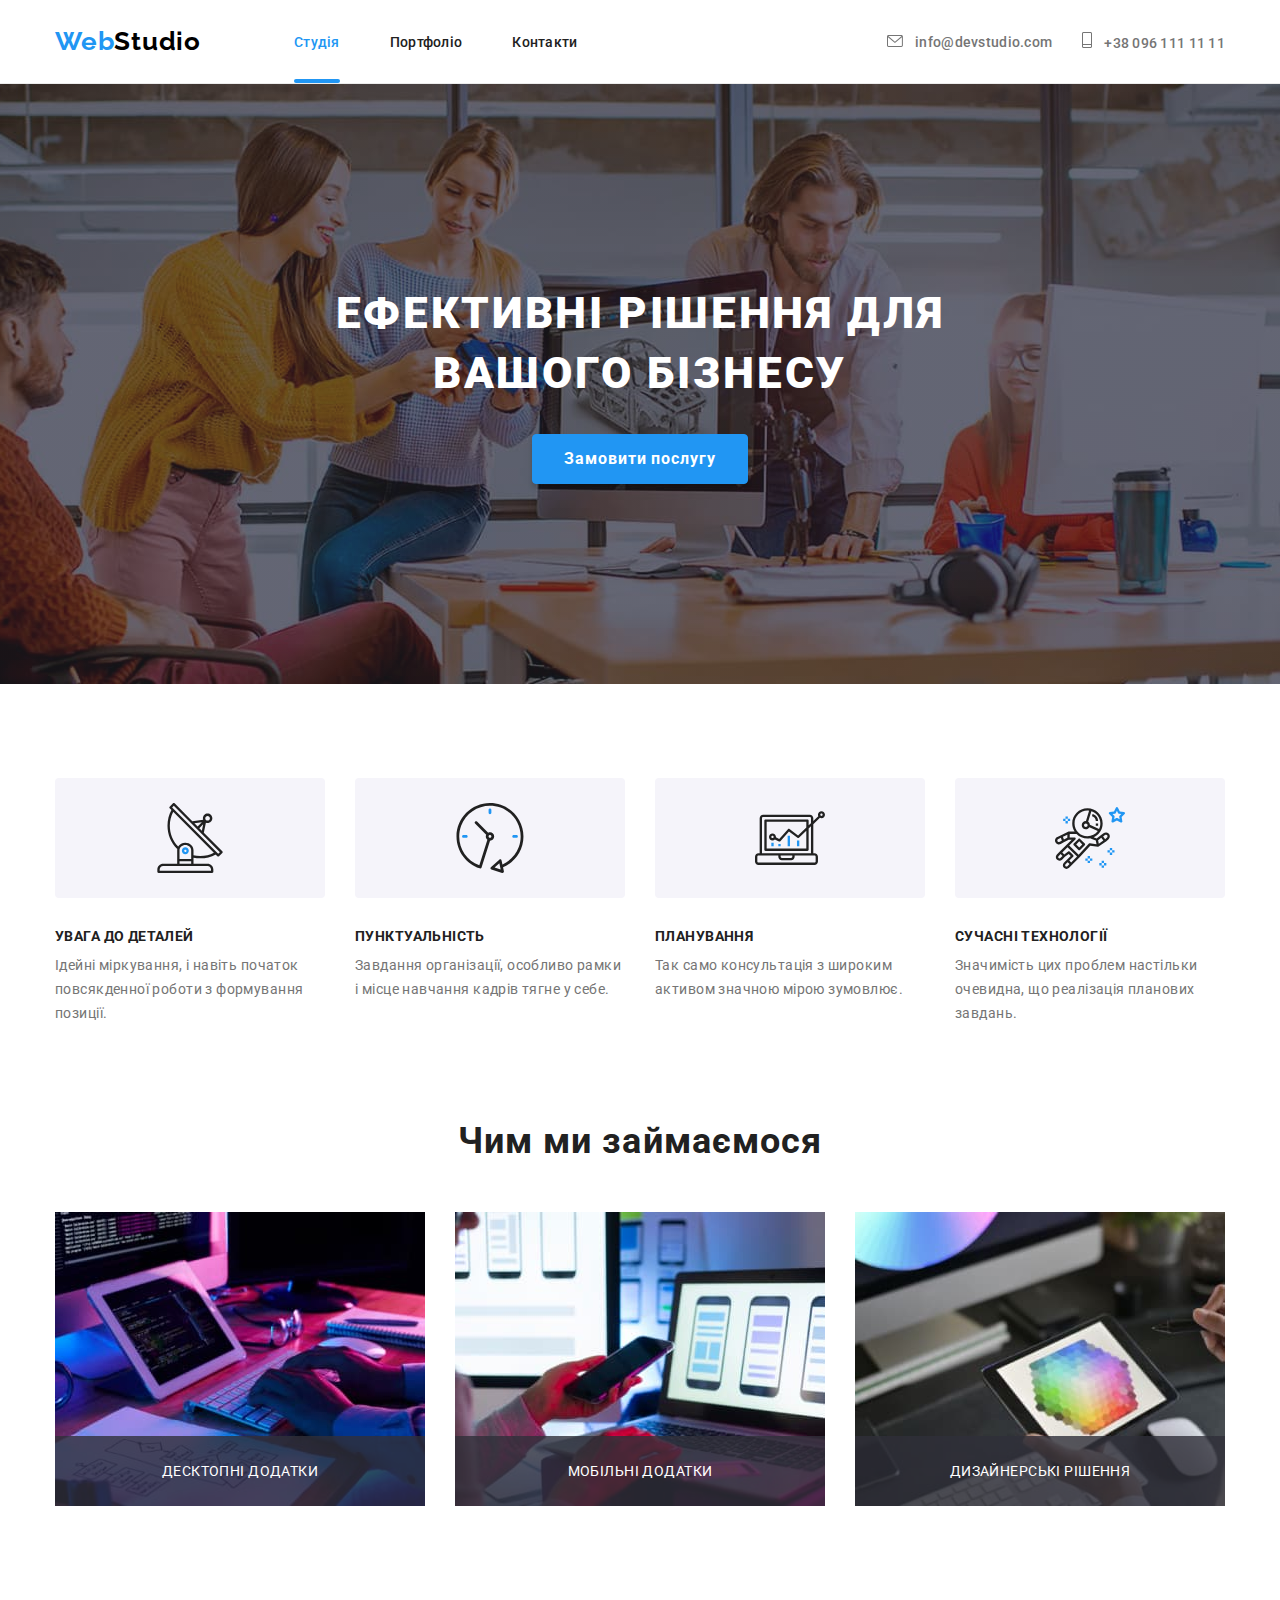
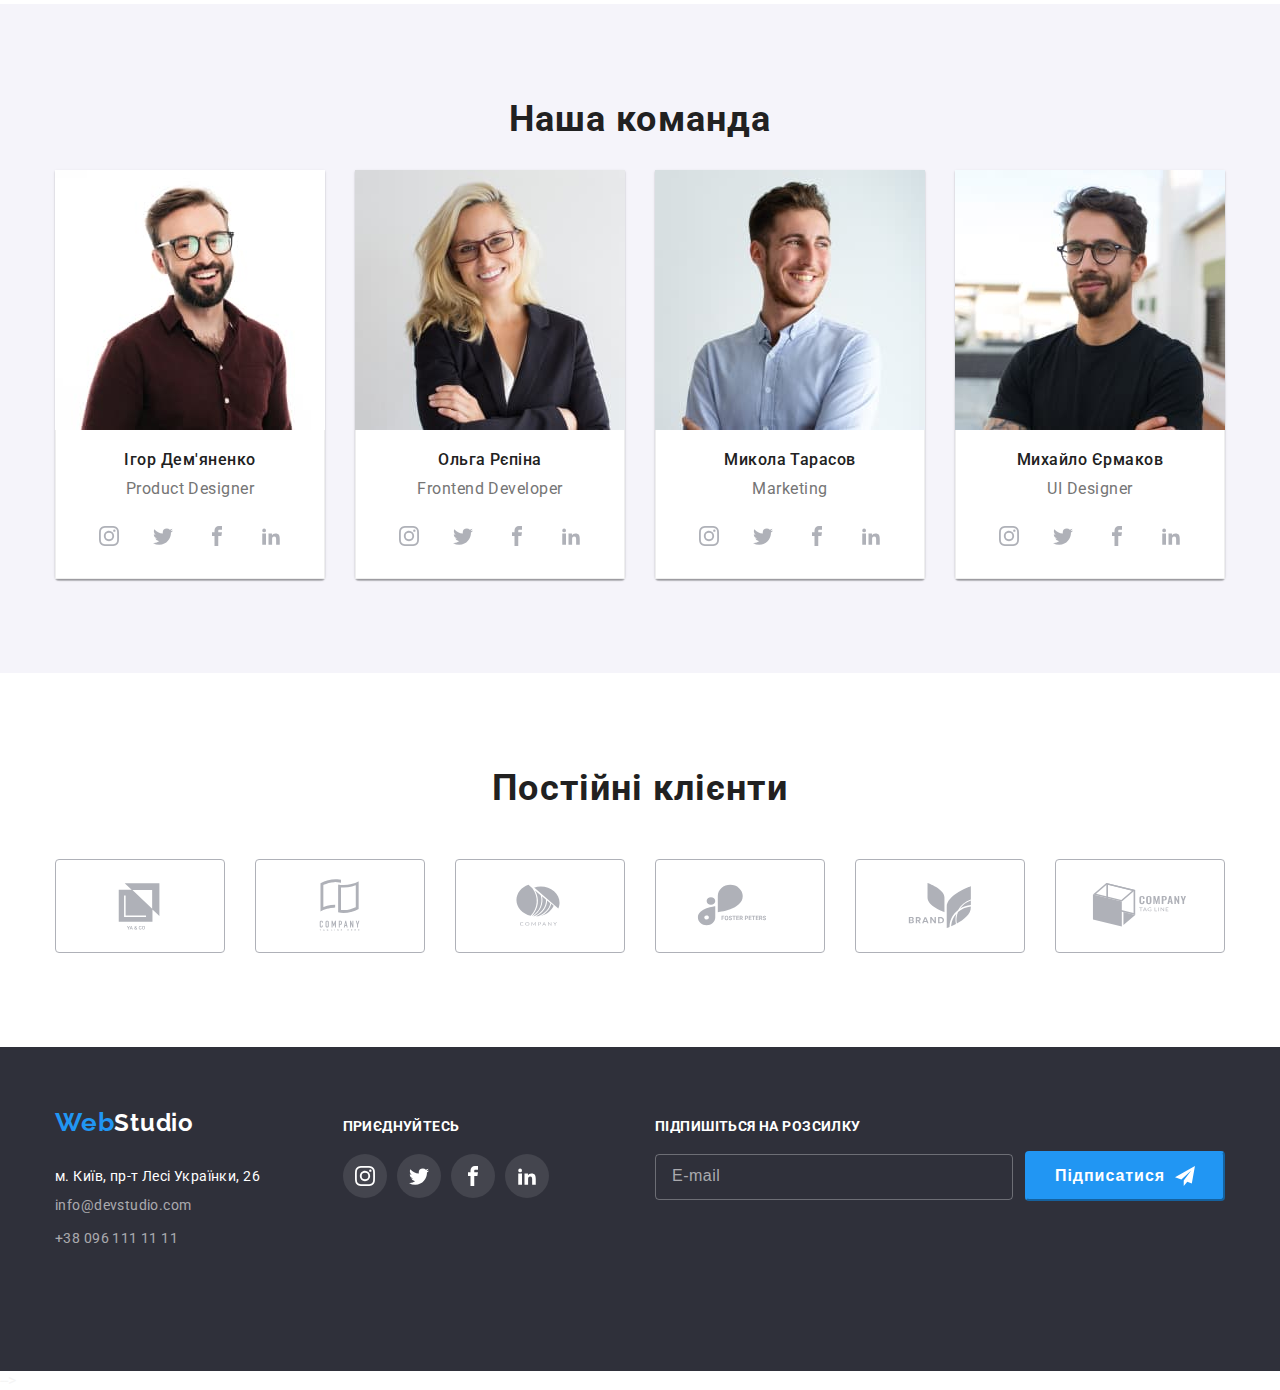
==== index.html @ f3802506 "start" ====
<!DOCTYPE html>
<html lang="uk">

<head>
  <meta charset="UTF-8" />
  <meta http-equiv="X-UA-Compatible" content="IE=edge" />
  <meta name="viewport" content="width=device-width, initial-scale=1.0" />
  <title>Document</title>
  <link rel="preconnect" href="https://fonts.googleapis.com" />
  <link rel="preconnect" href="https://fonts.gstatic.com" crossorigin />
  <link href="https://fonts.googleapis.com/css2?family=Raleway:wght@700&family=Roboto:wght@400;500;700;900&display=swap"
    rel="stylesheet" />
  <link rel="stylesheet" href="https://cdnjs.cloudflare.com/ajax/libs/modern-normalize/1.1.0/modern-normalize.min.css"
    integrity="sha512-wpPYUAdjBVSE4KJnH1VR1HeZfpl1ub8YT/NKx4PuQ5NmX2tKuGu6U/JRp5y+Y8XG2tV+wKQpNHVUX03MfMFn9Q=="
    crossorigin="anonymous" referrerpolicy="no-referrer" />
  <link rel="stylesheet" href="./css/main.min.css" />

</head>

<body>
  <header class="header">
    <div class="container header__container">
      <a class="logo header__logo" href="">Web<span class="header__logo_color">Studio</span></a>
      <nav class="navigation header__navigation">
        <ul class="menu">
          <li class="menu__accent"><a class="menu__link_accent" href="">Студія</a></li>
          <li class="menu__item">
            <a class="menu__link" href="./portfolio.html">Портфоліо</a>
          </li>
          <li class="menu__item"><a class="menu__link" href="">Контакти</a></li>
        </ul>
      </nav>
      <ul class="contact">
        <li class="contact__list">
          <svg class="contact__icons" width="16" height="12">
            <use href="./images/icons.svg#icon-envelope-hover"></use>
          </svg>
          <a class="contact__link" href="mailto:info@devstudio.com">info@devstudio.com
          </a>
        </li>
        <li class="contact__list">
          <svg class="contact__icons" width="10" height="16">
            <use href="./images/icons.svg#icon-Vector"></use>
          </svg>
          <a class="contact__link" href="tel:+380961111111">+38 096 111 11 11
          </a>
        </li>
      </ul>

      <button type="button" class="menu-open" data-menu-open>
  <svg class="menu-open__icon" width="40" height="40">
  <use href="./images/icons.svg#icon-menu_open"></use>
</svg></button>
    </div>
    
    
    <div class="mob-menu is-hidden" data-menu>
      <div class="container">
        <div class="mob-menu-top">
          <button type="button" class="menu-close" data-menu-close>
            <svg class="menu-close__icon" width="18" height="18">
              <use href="./images/icons.svg#icon-close_modal"></use>
            </svg></button>
            
            <ul class="menu-list">
              <li class="menu-list__item"><a class="menu-list__link" href="">Студія</a></li>
              <li class="menu-list__item">
                <a class="menu-list__link" href="./portfolio.html">Портфоліо</a>
              </li>
              <li class="menu-list__item"><a class="menu-list__link" href="">Контакти</a></li>
            </ul>
        </div>
         
  <div class="mob-menu-bottom">
  <ul class="mob-contact__list">
    <li class="mob-contact__item">
      <a class="mob-contact__tel" href="tel:+380961111111">+38 096 111 11 11
      </a>
    </li>
    <li class="mob-contact__item">
      <a class="mob-contact__mail" href="mailto:info@devstudio.com">info@devstudio.com
      </a>
    </li>
  </ul>

  <ul class="mob-soc">
    <li class="mob-soc__item">
      <a class="mob-soc__link" href="#">Instagram</a>
    </li>
    <li class="mob-soc__item">
      <a class="mob-soc__link" href="#">Twitter</a>
    </li>
    <li class="mob-soc__item">
      <a class="mob-soc__link" href="#">Facebook</a>
    </li>
    <li class="mob-soc__item"></a>
      <a class="mob-soc__link" href="#">Linkedln</a>
    </li>
  </ul>   
</div>
</div>         
      </div>  
  </header>

  <main>
    <!-- перша секцiя -->
    <section class="hero">
      <div class="container hero__container">
        <h1 class="hero__uptitle">
          Ефективні рішення для <br />
          вашого бізнесу
        </h1>
        <button class="hero__btn" type="button" data-modal-open>Замовити послугу</button>
      </div>
    </section> 

    <!-- друга секцiя -->
    <section class="advantage">
      <div class="container advantage__container">
        <h2 class="visually-hidden">Нашi переваги</h2>
        <ul class="advantage__list">
          <li class="advantage__item">
            <a class="advantage__link" href="#">
              <svg class="advantage__icon" width="70" height="70">
                <use href="./images/icons.svg#icon-Vector2"></use>
              </svg>
            </a>
            <h3 class="advantage__title">УВАГА ДО ДЕТАЛЕЙ</h3>
            <p class="advantage__text">
              Ідейні міркування, і навіть початок повсякденної роботи з
              формування позиції.
            </p>
          </li>
          <li class="advantage__item">
            <a class="advantage__link" href="#">
              <svg class="advantage__icon" width="70" height="70">
                <use href="./images/icons.svg#icon-clock"></use>
              </svg>
            </a>
            <h3 class="advantage__title">ПУНКТУАЛЬНІСТЬ</h3>
            <p class="advantage__text">
              Завдання організації, особливо рамки і місце навчання кадрів
              тягне у себе.
            </p>
          </li>
          <li class="advantage__item">
            <a class="advantage__link" href="#">
              <svg class="advantage__icon" width="70" height="70">
                <use href="./images/icons.svg#icon-diagram"></use>
              </svg>
            </a>
            <h3 class="advantage__title">ПЛАНУВАННЯ</h3>
            <p class="advantage__text">
              Так само консультація з широким активом значною мірою зумовлює.
            </p>
          </li>
          <li class="advantage__item">
            <a class="advantage__link" href="#">
              <svg class="advantage__icon" width="70" height="70">
                <use href="./images/icons.svg#icon-astronaut"></use>
              </svg>
            </a>
            <h3 class="advantage__title">СУЧАСНІ ТЕХНОЛОГІЇ</h3>
            <p class="advantage__text">
              Значимість цих проблем настільки очевидна, що реалізація
              планових завдань.
            </p>
          </li>
        </ul>
      </div>
    </section>

    <!-- третя секцiя -->
    <section class="work">
      <div class="container work__container">
        <h2 class="work__uptitle">Чим ми займаємося</h2>
        <ul class="work-list">
          <li class="work-list__item">
            
            <picture>
              <source
                srcset="./images/computer.jpeg 1x, ./images/computer-2x.jpeg 2x"
                media="(min-width: 1200px)"
                />
              </picture>

            <div class="work-list__wrap">
              <img class="work-list__img" width="370" height="294" src="./images/computer.jpg" alt="комп`ютер" />
              <p class="work-list__text">ДЕСКТОПНІ ДОДАТКИ</p>
            </div>
          </li>
          <li class="work-list__item">
            
            <picture>
              <source
                srcset="./images/phone.jpeg 1x, ./images/phone-2x.jpeg 2x"
                media="(min-width: 1200px)"
                />
              </picture> 
            
            <div class="work-list__wrap">
              <img class="work-list__img" width="370" height="294" src="./images/phone.jpg" alt="телефон" />
              <p class="work-list__text">МОБІЛЬНІ ДОДАТКИ</p>
            </div>
          </li>
          <li class="work-list__item">
            
            <picture>
              <source
                srcset="./images/tablet.jpeg 1x, ./images/tablet-2x.jpeg 2x"
                media="(min-width: 1200px)"
                />
              </picture>
            
            <div class="work-list__wrap">
              <img class="work-list__img" width="370" height="294" src="./images/tablet.jpg" alt="планшет" />
              <p class="work-list__text">ДИЗАЙНЕРСЬКІ РІШЕННЯ</p>
            </div>
          </li>
        </ul>
      </div>
    </section>

    <!-- четверта секцiя -->
    <section class="team">
      <div class="container team__container">
        <h2 class="team__uptitle">Наша команда</h2>
        
        <ul class="card-list">
          <li class="card-list__item">
            <picture>
            <source
              srcset="./images/photo/igor-desk.jpeg 1x, ./images/photo/igor-desk-2x.jpeg 2x"
              media="(min-width: 1200px)"
              />
              <source
              srcset="./images/photo/igor-tab.jpeg 1x, ./images/photo/igor-tab-2x.jpeg 2x"
              media="(min-width: 768px)"
              /> 
              <source
              srcset="./images/photo/igor-mob.jpeg 1x, ./images/photo/igor-mob-2x.jpeg 2x"
              media="(max-width: 767px)"
              />
              <img
              class="card-list__img" 
              width="450" 
              src="./images/photo/igor-mob.jpeg" 
              alt="Iгор" />
            </picture>
            
            <div class="card-list__wrapper">
              <h3 class="card-list__title">Ігор Дем'яненко</h3>
              <p class="card-list__text">Product Designer</p>

              <ul class="soc">
                <li class="soc__item">
                  <a class="soc__link" href="#">
                    <svg class="soc__icon" width="20" height="20">
                      <use href="./images/icons.svg#icon-instagram"></use>
                    </svg>
                  </a>
                </li>
                <li class="soc__item">
                  <a class="soc__link" href="#">
                    <svg class="soc__icon" width="20" height="20">
                      <use href="./images/icons.svg#icon-twitter"></use>
                    </svg>
                  </a>
                </li>
                <li class="soc__item">
                  <a class="soc__link" href="#">
                    <svg class="soc__icon" width="20" height="20">
                      <use href="./images/icons.svg#icon-facebook"></use>
                    </svg>
                  </a>
                </li>
                <li class="soc__item">
                  <a class="soc__link" href="#">
                    <svg class="soc__icon" width="20" height="20">
                      <use href="./images/icons.svg#icon-linkedin2"></use>
                    </svg>
                  </a>
                </li>
              </ul>
            </div>
          </li>

          <li class="card-list__item">
            <picture>
              <source
                srcset="./images/photo/olga-desk.jpeg 1x, ./images/photo/olga-desk-2x.jpeg 2x"
                media="(min-width: 1200px)"
                />
                <source
                srcset="./images/photo/olga-tab.jpeg 1x, ./images/photo/olga-tab-2x.jpeg 2x"
                media="(min-width: 768px)"
                /> 
                <source
                srcset="./images/photo/olga-mob.jpeg 1x, ./images/photo/olga-mob-2x.jpeg 2x"
                media="(max-width: 767px)"
                />
                <img
                class="card-list__img" 
                width="450" 
                src="./images/photo/olga-mob.jpeg" 
                alt="Oльга" />
              </picture>
            
            <div class="card-list__wrapper">
              <h3 class="card-list__title">Ольга Рєпіна</h3>
              <p class="card-list__text">Frontend Developer</p>

              <ul class="soc">
                <li class="soc__item">
                  <a class="soc__link" href="#">
                    <svg class="soc__icon" width="20" height="20">
                      <use href="./images/icons.svg#icon-instagram"></use>
                    </svg>
                  </a>
                </li>
                <li class="soc__item">
                  <a class="soc__link" href="#">
                    <svg class="soc__icon" width="20" height="20">
                      <use href="./images/icons.svg#icon-twitter"></use>
                    </svg>
                  </a>
                </li>
                <li class="soc__item">
                  <a class="soc__link" href="#">
                    <svg class="soc__icon" width="20" height="20">
                      <use href="./images/icons.svg#icon-facebook"></use>
                    </svg>
                  </a>
                </li>
                <li class="soc__item">
                  <a class="soc__link" href="#">
                    <svg class="soc__icon" width="20" height="20">
                      <use href="./images/icons.svg#icon-linkedin2"></use>
                    </svg>
                  </a>
                </li>
              </ul>
            </div>
          </li>

          <li class="card-list__item">
            <picture>
              <source
                srcset="./images/photo/nickolai-desk.jpeg 1x, ./images/photo/nickolai-desk-2x.jpeg 2x"
                media="(min-width: 1200px)"
                />
                <source
                srcset="./images/photo/nickolai-tab.jpeg 1x, ./images/photo/nickolai-tab-2x.jpeg 2x"
                media="(min-width: 768px)"
                /> 
                <source
                srcset="./images/photo/nickolai-mob.jpeg 1x, ./images/photo/nickolai-mob-2x.jpeg 2x"
                media="(max-width: 767px)"
                />
                <img
                class="card-list__img" 
                width="450" 
                src="./images/photo/nickolai-mob.jpeg" 
                alt="Нiколай" />
              </picture>
            
            <div class="card-list__wrapper">
              <h3 class="card-list__title">Микола Тарасов</h3>
              <p class="card-list__text">Marketing</p>

              <ul class="soc">
                <li class="soc__item">
                  <a class="soc__link" href="#">
                    <svg class="soc__icon" width="20" height="20">
                      <use href="./images/icons.svg#icon-instagram"></use>
                    </svg>
                  </a>
                </li>
                <li class="soc__item">
                  <a class="soc__link" href="#">
                    <svg class="soc__icon" width="20" height="20">
                      <use href="./images/icons.svg#icon-twitter"></use>
                    </svg>
                  </a>
                </li>
                <li class="soc__item">
                  <a class="soc__link" href="#">
                    <svg class="soc__icon" width="20" height="20">
                      <use href="./images/icons.svg#icon-facebook"></use>
                    </svg>
                  </a>
                </li>
                <li class="soc__item">
                  <a class="soc__link" href="#">
                    <svg class="soc__icon" width="20" height="20">
                      <use href="./images/icons.svg#icon-linkedin2"></use>
                    </svg>
                  </a>
                </li>
              </ul> 
            </div>
          </li>

          <li class="card-list__item">
            <picture>
              <source
                srcset="./images/photo/mikhail-desk.jpeg 1x, ./images/photo/mikhail-desk-2x.jpeg 2x"
                media="(min-width: 1200px)"
                />
                <source
                srcset="./images/photo/mikhail-tab.jpeg 1x, ./images/photo/mikhail-tab-2x.jpeg 2x"
                media="(min-width: 768px)"
                /> 
                <source
                srcset="./images/photo/mikhail-mob.jpeg 1x, ./images/photo/mikhail-mob-2x.jpeg 2x"
                media="(max-width: 767px)"
                />
                <img
                class="card-list__img" 
                width="450" 
                src="./images/photo/mikhail-mob.jpeg" 
                alt="Михайло" />
              </picture>
            <div class="card-list__wrapper">
              <h3 class="card-list__title">Михайло Єрмаков</h3>
              <p class="card-list__text">UI Designer</p>

              <ul class="soc">
                <li class="soc__item">
                  <a class="soc__link" href="#">
                    <svg class="soc__icon" width="20" height="20">
                      <use href="./images/icons.svg#icon-instagram"></use>
                    </svg>
                  </a>
                </li>
                <li class="soc__item">
                  <a class="soc__link" href="#">
                    <svg class="soc__icon" width="20" height="20">
                      <use href="./images/icons.svg#icon-twitter"></use>
                    </svg>
                  </a>
                </li>
                <li class="soc__item">
                  <a class="soc__link" href="#">
                    <svg class="soc__icon" width="20" height="20">
                      <use href="./images/icons.svg#icon-facebook"></use>
                    </svg>
                  </a>
                </li>
                <li class="soc__item">
                  <a class="soc__link" href="#">
                    <svg class="soc__icon" width="20" height="20">
                      <use href="./images/icons.svg#icon-linkedin2"></use>
                    </svg>
                  </a>
                </li>
              </ul>
            </div>
          </li>
        </ul>
      </div>
    </section>

  <!-- п`ята секцiя -->
  <section class="klient">
    <div class="container klient__container">
      <h2 class="klient__uptitle">Постійні клієнти</h2>
      <ul class="klient__list">
        <li class="klient__item">
          <a class="klient__link" href="#">
            <svg class="klient__icon" width="106" height="60">
              <use href="./images/icons.svg#icon-Logo1"></use>
            </svg>
          </a>
        </li>
        <li class="klient__item">
          <a class="klient__link" href="#">
            <svg class="klient__icon" width="106" height="60">
              <use href="./images/icons.svg#icon-Logo2"></use>
            </svg>
          </a>
        </li>
        <li class="klient__item">
          <a class="klient__link" href="#">
            <svg class="klient__icon" width="106" height="60">
              <use href="./images/icons.svg#icon-Logo3"></use>
            </svg>
          </a>
        </li>
        <li class="klient__item">
          <a class="klient__link" href="#">
            <svg class="klient__icon" width="106" height="60">
              <use href="./images/icons.svg#icon-Logo4"></use>
            </svg>
          </a>
        </li>
        <li class="klient__item">
          <a class="klient__link" href="#">
            <svg class="klient__icon" width="106" height="60">
              <use href="./images/icons.svg#icon-Logo5"></use>
            </svg>
          </a>
        </li>
        <li class="klient__item">
          <a class="klient__link" href="#">
            <svg class="klient__icon" width="106" height="60">
              <use href="./images/icons.svg#icon-Logo6"></use>
            </svg>
          </a>
        </li>
      </ul>
    </div>
  </section>
</main>

  <footer class="footer">
    <div class="container footer__container">
      <div class="logo-and-address">
        <a class="footer-logo" href="">Web<span class="footer-logo-color">Studio</span></a>
        <address>
          <ul class="footer-list">
            <li class="footer-list-list">
              <a class="footer-address"
                href="https://www.google.de/maps/place/%D0%B1%D1%83%D0%BB.+%D0%9B%D0%B5%D1%81%D0%B8+%D0%A3%D0%BA%D1%80%D0%B0%D0%B8%D0%BD%D0%BA%D0%B8,+26,+%D0%9A%D0%B8%D0%B5%D0%B2,+%D0%A3%D0%BA%D1%80%D0%B0%D0%B8%D0%BD%D0%B0,+02000/@50.4265841,30.5361971,17z/data=!3m1!4b1!4m5!3m4!1s0x40d4cf0e033ecbe9:0x57a4dffefec77da0!8m2!3d50.4265807!4d30.5383858?hl=ru">м.
                Київ, пр-т Лесі Українки, 26</a>
            </li>
            <li class="footer-list-list">
              <a class="footer-contact" href="mailto:info@devstudio.com">info@devstudio.com</a>
            </li>
            <li class="footer-list-tel">
              <a class="footer-contact" href="tel:+380961111111">+38 096 111 11 11</a>
            </li>
          </ul>
        </address>
      </div>

      <div class="footer-icons">
        <span class="footer-icons-title">ПРИЄДНУЙТЕСЬ</span>
        <ul class="footer-soc">
          <li class="footer-soc-list">
            <a class="footer-soc-list-link" href="#">
              <svg class="footer-soc-list-link-icon" width="20" height="20">
                <use href="./images/icons.svg#icon-instagram"></use>
              </svg>
            </a>
          </li>
          <li class="footer-soc-list">
            <a class="footer-soc-list-link" href="#">
              <svg class="footer-soc-list-link-icon" width="20" height="20">
                <use href="./images/icons.svg#icon-twitter"></use>
              </svg>
            </a>
          </li>
          <li class="footer-soc-list">
            <a class="footer-soc-list-link" href="#">
              <svg class="footer-soc-list-link-icon" width="20" height="20">
                <use href="./images/icons.svg#icon-facebook"></use>
              </svg>
            </a>
          </li>
          <li class="footer-soc-list">
            <a class="footer-soc-list-link" href="#">
              <svg class="footer-soc-list-link-icon" width="20" height="20">
                <use href="./images/icons.svg#icon-linkedin2"></use>
              </svg>
            </a>
          </li>
        </ul>
      </div>

      <div class="footer-subscriptione">
        <p class="footer-subscriptione-title">ПІДПИШІТЬСЯ НА РОЗСИЛКУ</p>
        <form class="footer-subscriptione-wrapper">
          <input type="email" name="my-email" class="footer-input" placeholder="E-mail">
          <button type="submit" class="subscriptione-btm">Підписатися<svg class="subscriptione-icon" width="24"
              height="24">
              <use href="./images/icons.svg#icon-telegram"></use>
            </svg> </button>
        </form>
      </div>

    </div>
  </footer> 

  <div class="backdrop is-hidden" data-modal>
    <div class="modal">
      <button type="button" class="modal-close" data-modal-close>
        <svg class="modal-close-icon" width="18" height="18">
          <use href="./images/icons.svg#icon-close_modal"></use>
        </svg>
      </button>
      <p class="modal-title">Залиште свої дані, ми вам передзвонимо</p>

      <form class="modal-form">

        <div class="input-wrapper">
          <label for="user-name" class="label">Ім`я</label>
          <input type="text" name="user-name" class="modal-input">
          <svg class="modal-icon" width="18" height="18">
            <use href="./images/icons.svg#icon-person-black"></use>
          </svg>
        </div>

        <div class="input-wrapper">
          <label for="user-tel" class="label">Телефон</label>
          <input type="tel" name="user-tel" class="modal-input">
          <svg class="modal-icon" width="18" height="18">
            <use href="./images/icons.svg#icon-phone-black"></use>
          </svg>
        </div>

        <div class="input-wrapper">
          <label for="user-email" class="label">Пошта</label>
          <input type="email" name="user-email" class="modal-input">
          <svg class="modal-icon" width="18" height="18">
            <use href="./images/icons.svg#icon-email-black"></use>
          </svg>
        </div>

        <div class="input-wrapper">
          <label for="comment" class="label">Коментар</label>
          <textarea name="comment" id="comment" class="comment-text" placeholder="Ввeдіть текст"></textarea>
        </div>

        <div class="modal-field">
          <input type="checkbox" name="policy" class="modal-check is-hidden" id="policy">
          <label for="policy" class="check-text">
            <span>
              <svg class="check-icon" width="16" height="15">
                <use href="./images/icons.svg#icon-check"></use>
              </svg>
            </span>
            Погоджуюся з розсилкою та приймаю<a class="check-link" href="#"> Умови договору</a></label>
        </div>
        <button type="submit" class="send-btm">Відправити</button>
    </div>


    </form>
  </div> -->
  <script src="./js/modal.js"></script>
  <script src="./js/menu.js"></script>
</body>

</html>
---- css/main.min.css ----
:root{--color-change: #2196F3;--color-title: #212121;--color-text: #757575;--color-background: #F5F5F5;--color-background-footer: #2F303A;--color-white: #FFFFFF;--color-logo-second: #000000;--color-background-team: #F5F4FA;--color-border: #EEEEEE;--color-border-header: #ECECEC;--color-main: #2F303A66;--color-icons: #AFB1B8;--gradient: linear-gradient( rgba(47, 48, 58, 0.4), rgba(47, 48, 58, 0.4))}.visually-hidden{position:absolute;width:1px;height:1px;margin:-1px;border:0;padding:0;white-space:nowrap;-webkit-clip-path:inset(100%);clip-path:inset(100%);clip:rect(0 0 0 0);overflow:hidden}h1,h2,h3,h4,h5,h6,p{margin:0}ul{list-style:none;margin:0;padding:0}*{margin:0;padding:0;list-style:0;-webkit-box-sizing:border-box;box-sizing:border-box}*{-webkit-box-sizing:border-box;box-sizing:border-box}body{font-family:"Roboto",sans-serif;color:var(--color-background)}.ul{list-style:none}.button{cursor:pointer}.no-scroll{overflow:hidden}.container{width:100%;padding-left:15px;padding-right:15px;margin:0 auto}@media screen and (min-width: 480px){.container{max-width:480px}}@media screen and (min-width: 768px){.container{max-width:768px}}@media screen and (min-width: 1200px){.container{max-width:1200px}}.backdrop{position:fixed;top:0;width:100%;height:100%;background-color:rgba(0,0,0,.2);-webkit-transition:opacity 250ms cubic-bezier(0.4, 0, 0.2, 1),visibility 250ms cubic-bezier(0.4, 0, 0.2, 1);transition:opacity 250ms cubic-bezier(0.4, 0, 0.2, 1),visibility 250ms cubic-bezier(0.4, 0, 0.2, 1)}.modal{position:absolute;max-width:450px;width:100%;height:609px;max-height:90vh;overflow-y:scroll;background-color:var(--color-white);border-radius:4px;top:50%;left:50%;-webkit-transform:translate(-50%, -50%) scale(1);transform:translate(-50%, -50%) scale(1);-webkit-transition:-webkit-transform 250ms cubic-bezier(0.4, 0, 0.2, 1);transition:-webkit-transform 250ms cubic-bezier(0.4, 0, 0.2, 1);transition:transform 250ms cubic-bezier(0.4, 0, 0.2, 1);transition:transform 250ms cubic-bezier(0.4, 0, 0.2, 1), -webkit-transform 250ms cubic-bezier(0.4, 0, 0.2, 1);padding:40px}@media screen and (min-width: 768px){.modal{max-width:450px}}@media screen and (min-width: 1200px){.modal{max-width:528px}}@media screen and (max-width: 480px){.modal{max-width:450px}}.modal-form{display:-webkit-box;display:-ms-flexbox;display:flex;-webkit-box-orient:vertical;-webkit-box-direction:normal;-ms-flex-direction:column;flex-direction:column}.modal-form label{margin-bottom:4px}.backdrop.is-hidden .modal{-webkit-transform:translate(-50%, -50%) scale(0);transform:translate(-50%, -50%) scale(0)}.modal-close{position:absolute;top:8px;right:8px;width:30px;height:30px;border:1px solid rgba(0,0,0,.1);border-radius:50%;background-color:rgba(0,0,0,0);display:-webkit-box;display:-ms-flexbox;display:flex;-webkit-box-align:center;-ms-flex-align:center;align-items:center;-webkit-box-pack:center;-ms-flex-pack:center;justify-content:center;cursor:pointer;-webkit-transition:fill 250ms cubic-bezier(0.4, 0, 0.2, 1);transition:fill 250ms cubic-bezier(0.4, 0, 0.2, 1)}.modal-close:hover,.modal-close:focus{fill:var(--color-change)}.soc-list-link:hover .soc-list-link-icon,.soc-list-link:focus .soc-list-link-icon{fill:var(--color-white)}.is-hidden{opacity:0;visibility:hidden;pointer-events:none}.input-wrapper{position:relative;margin-bottom:10px}.modal-title{font-weight:700;font-size:20px;line-height:1.15;text-align:center;letter-spacing:.03em;color:var(--color-title);margin-bottom:12px}.modal-input{max-width:370px;width:100%;height:40px;border-radius:4px;border:1px solid rgba(33,33,33,.2);background-color:rgba(0,0,0,0);font-size:12px;line-height:1.1667;letter-spacing:.01em;color:var(--color-logo-second);padding-top:11px;padding-bottom:11px;padding-left:42px;margin-top:4px;cursor:pointer;outline:rgba(0,0,0,0);-webkit-transition:border-color 250ms cubic-bezier(0.4, 0, 0.2, 1),fill 250ms cubic-bezier(0.4, 0, 0.2, 1);transition:border-color 250ms cubic-bezier(0.4, 0, 0.2, 1),fill 250ms cubic-bezier(0.4, 0, 0.2, 1)}.modal-input:focus{border-color:var(--color-change)}@media screen and (min-width: 1200px){.modal-input{max-width:448px}}textarea{resize:none;padding:12px 16px;outline:rgba(0,0,0,0);margin-top:4px}.comment-text{font-size:12px;line-height:1.1667;letter-spacing:.01em;color:var(--color-logo-second);width:100%;height:120px;border:1px solid rgba(33,33,33,.2);border-radius:4px;background-color:rgba(0,0,0,0)}.comment-text:focus{border-color:var(--color-change)}.comment-text::-webkit-input-placeholder{font-weight:400;font-size:12px;line-height:1.1667;letter-spacing:.01em;color:rgba(117,117,117,.5)}.comment-text::-moz-placeholder{font-weight:400;font-size:12px;line-height:1.1667;letter-spacing:.01em;color:rgba(117,117,117,.5)}.comment-text:-ms-input-placeholder{font-weight:400;font-size:12px;line-height:1.1667;letter-spacing:.01em;color:rgba(117,117,117,.5)}.comment-text::-ms-input-placeholder{font-weight:400;font-size:12px;line-height:1.1667;letter-spacing:.01em;color:rgba(117,117,117,.5)}.comment-text::placeholder{font-weight:400;font-size:12px;line-height:1.1667;letter-spacing:.01em;color:rgba(117,117,117,.5)}.modal-icon{position:absolute;left:0;top:50%;-webkit-transform:translateY(-50%);transform:translateY(-50%);margin:11px 12px}.modal-input:focus+.modal-icon{fill:#2196f3}.label{font-weight:400;font-size:12px;line-height:1.1667;letter-spacing:.01em;color:var(--color-text)}.modal-field{margin-bottom:30px}.modal-check{position:absolute}.check-text{font-size:12px;line-height:1.1667;letter-spacing:.03em;color:var(--color-text);display:-webkit-box;display:-ms-flexbox;display:flex;-webkit-box-align:center;-ms-flex-align:center;align-items:center;margin-bottom:30px}@media screen and (min-width: 1200px){.check-text{font-size:14px;line-height:1.7143;margin-left:12px}}.check-text span{border:2px solid var(--color-title);border-radius:2px;margin-right:14px;display:-webkit-box;display:-ms-flexbox;display:flex;-webkit-box-align:center;-ms-flex-align:center;align-items:center;-webkit-box-pack:center;-ms-flex-pack:center;justify-content:center;fill:rgba(0,0,0,0)}.modal-check:checked+.check-text span{background-color:#2196f3;border:none;fill:var(--color-white)}.check-link{display:block;font-size:12px;line-height:1.1667;letter-spacing:.03em;color:var(--color-change);margin-left:4px}@media screen and (min-width: 1200px){.check-link{font-size:14px;line-height:1.7143}}.send-btm{display:-webkit-box;display:-ms-flexbox;display:flex;cursor:pointer;-webkit-box-align:center;-ms-flex-align:center;align-items:center;-webkit-box-pack:center;-ms-flex-pack:center;justify-content:center;width:200px;height:50px;font-weight:700;font-size:16px;line-height:1.875;color:var(--color-white);background-color:var(--color-change);border-radius:4px;border-color:var(--color-change);margin:0 auto;-webkit-transition:background-color 250ms cubic-bezier(0.4, 0, 0.2, 1),-webkit-box-shadow 250ms cubic-bezier(0.4, 0, 0.2, 1);transition:background-color 250ms cubic-bezier(0.4, 0, 0.2, 1),-webkit-box-shadow 250ms cubic-bezier(0.4, 0, 0.2, 1);transition:background-color 250ms cubic-bezier(0.4, 0, 0.2, 1),box-shadow 250ms cubic-bezier(0.4, 0, 0.2, 1);transition:background-color 250ms cubic-bezier(0.4, 0, 0.2, 1),box-shadow 250ms cubic-bezier(0.4, 0, 0.2, 1),-webkit-box-shadow 250ms cubic-bezier(0.4, 0, 0.2, 1)}.send-btm:hover,.send-btm:focus{background-color:#188ce8;-webkit-box-shadow:0px 4px 4px rgba(0,0,0,.15);box-shadow:0px 4px 4px rgba(0,0,0,.15)}.header{background-color:var(--color-white);border-bottom:1px solid var(--color-border-header)}.header__container{display:-webkit-box;display:-ms-flexbox;display:flex;-webkit-box-align:center;-ms-flex-align:center;align-items:center;-webkit-box-pack:justify;-ms-flex-pack:justify;justify-content:space-between}@media screen and (min-width: 768px){.header__container{-webkit-box-align:center;-ms-flex-align:center;align-items:center;-webkit-box-pack:justify;-ms-flex-pack:justify;justify-content:space-between;width:100%;margin:0 auto}}.header__logo{font-family:"Raleway",sans-serif;font-weight:700;font-size:26px;line-height:1.1923;letter-spacing:.03em;color:var(--color-change);padding-top:24px;padding-bottom:25px;text-decoration:none;cursor:text}.header__logo_color{font-family:"Raleway",sans-serif;font-weight:700;font-size:26px;line-height:1.1923;letter-spacing:.03em;color:var(--color-logo-second);cursor:text}@media screen and (min-width: 768px){.header__logo_color{margin-right:88px}}@media screen and (min-width: 1200px){.header__logo_color{margin-right:93px}}.menu{list-style:none;gap:50px;display:none}@media screen and (min-width: 768px){.menu{display:-webkit-box;display:-ms-flexbox;display:flex}}.menu__link{text-decoration:none;padding-top:32px;padding-bottom:32px;position:relative}.header__navigation{padding:32px 0}.menu__link{font-weight:500;font-size:14px;line-height:1.1428;letter-spacing:.02em;color:var(--color-title);padding:32px 0;-webkit-transition:color 250ms cubic-bezier(0.4, 0, 0.2, 1);transition:color 250ms cubic-bezier(0.4, 0, 0.2, 1)}.menu__link:active,.menu__link:hover,.menu__link:focus{color:var(--color-change)}.menu__accent{position:relative}.menu__link_accent{font-weight:500;font-size:14px;line-height:1.1428;letter-spacing:.02em;color:var(--color-change);text-decoration:none;margin-bottom:20px;padding:32px 0;position:relative}.menu__link_accent::after{content:"";position:absolute;width:100%;height:4px;background-color:var(--color-change);border-radius:2px;display:inline-block;bottom:-1px;left:0}.contact{display:none}@media screen and (min-width: 768px){.contact{display:-webkit-box;display:-ms-flexbox;display:flex;-webkit-box-orient:vertical;-webkit-box-direction:normal;-ms-flex-direction:column;flex-direction:column;margin-left:auto;gap:10px;margin-left:auto}}@media screen and (min-width: 1200px){.contact{display:-webkit-box;display:-ms-flexbox;display:flex;-webkit-box-align:center;-ms-flex-align:center;align-items:center;-webkit-box-pack:center;-ms-flex-pack:center;justify-content:center;-webkit-box-orient:horizontal;-webkit-box-direction:normal;-ms-flex-direction:row;flex-direction:row;gap:30px}}.contact__icons{fill:var(--color-text);margin-right:10px;-webkit-transition:fill 250ms cubic-bezier(0.4, 0, 0.2, 1);transition:fill 250ms cubic-bezier(0.4, 0, 0.2, 1)}.contact__list:hover .contact__icons,.contact__list:focus .contact__icons{fill:var(--color-change)}@media screen and (min-width: 768px){.contact__icons{margin-right:8px}}.contact__link{font-weight:500;font-size:14px;line-height:1.1428;letter-spacing:.02em;color:var(--color-text);text-decoration:none;-webkit-transition:color 250ms cubic-bezier(0.4, 0, 0.2, 1);transition:color 250ms cubic-bezier(0.4, 0, 0.2, 1)}.contact__link:hover,.contact__link:focus{color:var(--color-change)}@media screen and (min-width: 768px){.contact__link{font-size:12px;line-height:1.1667;letter-spacing:.02em}}@media screen and (min-width: 1200px){.contact__link{font-size:14px;line-height:1.1428}}.menu-open{position:absolute;right:15px;background-color:rgba(0,0,0,0);border:none;cursor:pointer}.menu-open:hover,.menu-open:focus{fill:var(--color-change)}@media screen and (min-width: 768px){.menu-open{display:none}}.menu-close{position:absolute;top:10px;right:15px;width:40px;height:40px;border:rgba(0,0,0,0);background-color:rgba(0,0,0,0);display:-webkit-box;display:-ms-flexbox;display:flex;-webkit-box-align:center;-ms-flex-align:center;align-items:center;-webkit-box-pack:center;-ms-flex-pack:center;justify-content:center;cursor:pointer;-webkit-transition:fill 250ms cubic-bezier(0.4, 0, 0.2, 1);transition:fill 250ms cubic-bezier(0.4, 0, 0.2, 1)}.menu-close:hover,.menu-close:focus{fill:var(--color-change)}.mob-menu{display:-webkit-box;display:-ms-flexbox;display:flex;-webkit-box-orient:vertical;-webkit-box-direction:normal;-ms-flex-direction:column;flex-direction:column;position:fixed;top:0;z-index:1;width:100vw;height:100vh;background-color:var(--color-white);padding:40px 40px 40px 40px}.mob-menu>.container{height:100%;display:-webkit-box;display:-ms-flexbox;display:flex;-webkit-box-orient:vertical;-webkit-box-direction:normal;-ms-flex-direction:column;flex-direction:column;-webkit-box-pack:justify;-ms-flex-pack:justify;justify-content:space-between;overflow:auto}@media screen and (min-width: 768px){.mob-menu{display:none}}.mob-menu-bottom{margin-top:auto}.menu-close{display:block;margin-left:auto;margin-bottom:0}.menu-list__item:not(:last-child){margin-bottom:32px}.menu-list__link{font-weight:500;font-size:40px;line-height:1.175;letter-spacing:.02em;color:var(--color-title);text-decoration:none}.menu-list__link:hover,.menu-list__link:focus{color:var(--color-change)}.mob-contact__item:not(:last-child){margin-bottom:32px}.mob-contact__list{margin-bottom:64px}.mob-contact__tel{font-weight:500;font-size:24px;line-height:1.1667;letter-spacing:.02em;color:var(--color-change);text-decoration:none}.mob-contact__mail{font-weight:500;font-size:22px;line-height:1.1667;letter-spacing:.02em;color:var(--color-text);margin-bottom:32px;text-decoration:none}.mob-soc{display:-webkit-box;display:-ms-flexbox;display:flex;-ms-flex-wrap:wrap;flex-wrap:wrap;list-style:none;gap:10px;-webkit-box-pack:justify;-ms-flex-pack:justify;justify-content:space-between}.mob-soc__link{font-weight:500;font-style:normal;font-size:18px;line-height:1.2222;letter-spacing:.02em;color:var(--color-change);text-decoration:none}.mob-soc__item:not(:last-child){padding-right:10px;border-right-width:1px;border-right-style:solid;border-right-color:rgba(33,33,33,.2)}.hero__container{display:-webkit-box;display:-ms-flexbox;display:flex;-webkit-box-orient:vertical;-webkit-box-direction:normal;-ms-flex-direction:column;flex-direction:column;padding:0}.hero{display:-webkit-box;display:-ms-flexbox;display:flex;height:auto;width:100%;background-image:var(--gradient),url(../images/hero-mob.jpeg);background-color:var(--color-background-footer);background-repeat:no-repeat;background-position:center;background-size:cover;padding:118px 60px;text-align:center}@media(min-device-pixel-ratio: 2),(-webkit-min-device-pixel-ratio: 2),(min-resolution: 192dpi),(min-resolution: 2dppx){.hero{background-image:var(--gradient),url(../images/hero-mob-2x.jpeg)}}@media screen and (min-width: 480px){.hero{max-width:100%;background-image:var(--gradient),url(../images/hero-tab.jpeg)}}@media screen and (min-width: 480px)and (min-device-pixel-ratio: 2),screen and (min-width: 480px)and (-webkit-min-device-pixel-ratio: 2),screen and (min-width: 480px)and (min-resolution: 192dpi),screen and (min-width: 480px)and (min-resolution: 2dppx){.hero{background-image:var(--gradient),url(../images/hero-tab-2x.jpeg)}}@media screen and (min-width: 768px){.hero{padding:118px 189px;background-image:var(--gradient),url(../images/hero-desk.jpeg)}}@media screen and (min-width: 768px)and (min-device-pixel-ratio: 2),screen and (min-width: 768px)and (-webkit-min-device-pixel-ratio: 2),screen and (min-width: 768px)and (min-resolution: 192dpi),screen and (min-width: 768px)and (min-resolution: 2dppx){.hero{background-image:var(--gradient),url(../images/hero-desk-2x.jpeg)}}@media screen and (min-width: 768px)and (min-width: 1200px){.hero{padding-top:200px;padding-bottom:200px}}.hero__uptitle{font-weight:900;font-size:26px;line-height:1.6154;text-align:center;letter-spacing:.06em;text-transform:uppercase;color:var(--color-white);margin-bottom:30px}@media screen and (min-width: 1200px){.hero__uptitle{font-size:44px;line-height:1.3636}}.hero__btn{font-family:inherit;cursor:pointer;width:216px;height:50px;background:var(--color-change);-webkit-box-shadow:0px 4px 4px rgba(0,0,0,.15);box-shadow:0px 4px 4px rgba(0,0,0,.15);border-radius:4px;border:1px solid var(--color-change);font-weight:700;font-size:16px;line-height:1.875;display:-webkit-box;display:-ms-flexbox;display:flex;-webkit-box-align:center;-ms-flex-align:center;align-items:center;-webkit-box-pack:center;-ms-flex-pack:center;justify-content:center;text-align:center;letter-spacing:.06em;color:var(--color-white);margin:0 auto;-webkit-transition:background-color 250ms cubic-bezier(0.4, 0, 0.2, 1),-webkit-box-shadow 250ms cubic-bezier(0.4, 0, 0.2, 1);transition:background-color 250ms cubic-bezier(0.4, 0, 0.2, 1),-webkit-box-shadow 250ms cubic-bezier(0.4, 0, 0.2, 1);transition:background-color 250ms cubic-bezier(0.4, 0, 0.2, 1),box-shadow 250ms cubic-bezier(0.4, 0, 0.2, 1);transition:background-color 250ms cubic-bezier(0.4, 0, 0.2, 1),box-shadow 250ms cubic-bezier(0.4, 0, 0.2, 1),-webkit-box-shadow 250ms cubic-bezier(0.4, 0, 0.2, 1)}.hero__btn:hover,.hero__btn:focus{background-color:#188ce8;-webkit-box-shadow:0px 4px 4px rgba(0,0,0,.15);box-shadow:0px 4px 4px rgba(0,0,0,.15)}.advantage{padding-top:60px;padding-bottom:60px}@media screen and (min-width: 1200px){.advantage{padding-top:94px;padding-bottom:94px}}.advantage__list{display:-webkit-box;display:-ms-flexbox;display:flex;-ms-flex-wrap:wrap;flex-wrap:wrap;gap:30px}.advantage__item{width:100%}@media screen and (min-width: 768px){.advantage__item{width:calc((100% - 30px)/2)}}@media screen and (min-width: 1200px){.advantage__item{width:calc((100% - 90px)/4)}}.advantage__link{display:-webkit-box;display:-ms-flexbox;display:flex;max-width:100%;height:120px;-webkit-box-align:center;-ms-flex-align:center;align-items:center;-webkit-box-pack:center;-ms-flex-pack:center;justify-content:center;background-color:var(--color-background-team);border-radius:4px;background-position:center;background-size:contain;background-repeat:no-repeat;margin-bottom:30px}.advantage__title{font-size:14px;line-height:1.1428;letter-spacing:.03em;text-transform:uppercase;color:var(--color-title);margin-bottom:10px;text-align:center}@media screen and (min-width: 768px){.advantage__title{text-align:left}}.advantage__text{font-size:14px;line-height:1.7142;letter-spacing:.03em;color:var(--color-text)}.work{padding-top:0px;padding-bottom:94px;display:none}@media screen and (min-width: 1200px){.work{display:block}}.work__uptitle{font-size:36px;line-height:1.1666;text-align:center;letter-spacing:.03em;color:var(--color-title);margin-bottom:50px}.work-list{display:-webkit-box;display:-ms-flexbox;display:flex;-ms-flex-wrap:wrap;flex-wrap:wrap;gap:30px}.work-list__wrap{position:relative}.work-list__img{max-width:100%;height:auto;width:100%}.work-list__text{position:absolute;display:-webkit-box;display:-ms-flexbox;display:flex;bottom:4px;width:100%;height:70px;font-size:14px;line-height:1.1428;-webkit-box-align:center;-ms-flex-align:center;align-items:center;-webkit-box-pack:center;-ms-flex-pack:center;justify-content:center;letter-spacing:.03em;text-transform:uppercase;color:var(--color-white);background-color:rgba(47,48,58,.8)}.team{padding-top:60px;padding-bottom:60px;background-color:var(--color-background-team)}@media screen and (min-width: 1200px){.team{padding-top:94px;padding-bottom:94px}}.team__uptitle{font-size:28px;line-height:1.1786;text-align:center;letter-spacing:.03em;color:var(--color-title);margin-bottom:30px}@media screen and (min-width: 1200px){.team__uptitle{font-size:36px;line-height:1.1667}}.card-list{display:-webkit-box;display:-ms-flexbox;display:flex;-ms-flex-wrap:wrap;flex-wrap:wrap;gap:30px}.card-list__item{width:100%;-webkit-box-shadow:0px 1px 3px rgba(0,0,0,.12),0px 1px 1px rgba(0,0,0,.14),0px 2px 1px rgba(0,0,0,.2);box-shadow:0px 1px 3px rgba(0,0,0,.12),0px 1px 1px rgba(0,0,0,.14),0px 2px 1px rgba(0,0,0,.2);border-radius:0px 0px 4px 4px}@media screen and (min-width: 768px){.card-list__item{width:calc((100% - 30px)/2)}}@media screen and (min-width: 1200px){.card-list__item{width:calc((100% - 90px)/4)}}.card-list__img{display:block;max-width:100%;height:auto;width:100%}.card-list__title{font-weight:500;font-size:16px;line-height:1.1875;text-align:center;letter-spacing:.03em;color:var(--color-title);margin-bottom:10px}.card-list__text{font-size:16px;line-height:1.1875;text-align:center;letter-spacing:.03em;color:var(--color-text);margin-bottom:16px}.soc{display:-webkit-box;display:-ms-flexbox;display:flex;-webkit-box-pack:center;-ms-flex-pack:center;justify-content:center;gap:10px}.soc__item{width:44px;height:44px}.soc__link{width:100%;height:100%;background-color:var(--color-white);border-radius:50%;display:-webkit-box;display:-ms-flexbox;display:flex;-webkit-box-align:center;-ms-flex-align:center;align-items:center;-webkit-box-pack:center;-ms-flex-pack:center;justify-content:center;-webkit-transition:background-color 250ms cubic-bezier(0.4, 0, 0.2, 1),color 250ms cubic-bezier(0.4, 0, 0.2, 1);transition:background-color 250ms cubic-bezier(0.4, 0, 0.2, 1),color 250ms cubic-bezier(0.4, 0, 0.2, 1)}.soc__link:hover,.soc__link:focus{background-color:var(--color-change)}.soc__icon{fill:var(--color-icons);-webkit-transition:fill 250ms cubic-bezier(0.4, 0, 0.2, 1);transition:fill 250ms cubic-bezier(0.4, 0, 0.2, 1)}.soc__link:hover .soc__icon,.soc__link:focus .soc__icon{fill:var(--color-white)}.card-list__wrapper{padding-top:20px;padding-right:24px;padding-bottom:20px;padding-left:24px;background-color:var(--color-white);border:1px solid;border-color:var(--color-border);border-top:none}.klient{padding-top:60px;padding-bottom:60px;background-color:var()}@media screen and (min-width: 1200px){.klient{padding-top:94px;padding-bottom:94px}}.klient__uptitle{font-size:28px;line-height:1.1786;text-align:center;letter-spacing:.03em;color:var(--color-title);margin-bottom:30px}@media screen and (min-width: 1200px){.klient__uptitle{font-size:36px;line-height:1.1667;margin-bottom:50px}}.klient__list{display:-webkit-box;display:-ms-flexbox;display:flex;-ms-flex-wrap:wrap;flex-wrap:wrap;gap:30px}.klient__item{width:100%;width:calc((100% - 30px)/2)}@media screen and (min-width: 768px){.klient__item{width:calc((100% - 60px)/3)}}@media screen and (min-width: 1200px){.klient__item{width:calc((100% - 150px)/6)}}.klient__link{display:-webkit-box;display:-ms-flexbox;display:flex;-webkit-box-orient:vertical;-webkit-box-direction:normal;-ms-flex-direction:column;flex-direction:column;max-width:100%;height:auto;width:100%;padding:16px 52px;-webkit-box-align:center;-ms-flex-align:center;align-items:center;-webkit-box-pack:center;-ms-flex-pack:center;justify-content:center;fill:var(--color-icons);border:1px solid;border-color:var(--color-icons);border-radius:4px;-webkit-transition:border 250ms cubic-bezier(0.4, 0, 0.2, 1),fill 250ms cubic-bezier(0.4, 0, 0.2, 1);transition:border 250ms cubic-bezier(0.4, 0, 0.2, 1),fill 250ms cubic-bezier(0.4, 0, 0.2, 1)}@media screen and (min-width: 768px){.klient__link{padding:16px 60px}}@media screen and (min-width: 1200px){.klient__link{padding:16px 32px}}.klient__link:hover,.klient__link:focus{border-color:var(--color-change);fill:var(--color-change)}.klient__icon:hover,.klient__icon:focus{border-color:var(--color-change);fill:var(--color-change)}.footer{background-color:var(--color-background-footer);padding-top:60px;padding-bottom:60px;margin:0 auto}.footer a{text-decoration:none}.footer__container{width:100%;margin:0 auto}@media screen and (min-width: 768px){.footer__container{max-width:768px;display:-webkit-box;display:-ms-flexbox;display:flex;-ms-flex-wrap:wrap;flex-wrap:wrap;text-align:center;-webkit-box-pack:justify;-ms-flex-pack:justify;justify-content:space-between}}@media screen and (min-width: 1200px){.footer__container{max-width:1200px;width:100%;-webkit-box-align:baseline;-ms-flex-align:baseline;align-items:baseline}}.footer-list{display:-webkit-box;display:-ms-flexbox;display:flex;-ms-flex-wrap:wrap;flex-wrap:wrap;-webkit-box-orient:vertical;-webkit-box-direction:normal;-ms-flex-direction:column;flex-direction:column;-webkit-box-pack:center;-ms-flex-pack:center;justify-content:center;-webkit-box-align:center;-ms-flex-align:center;align-items:center;margin-bottom:60px}@media screen and (min-width: 1200px){.footer-list{-webkit-box-align:start;-ms-flex-align:start;align-items:flex-start}}.footer-list-list{margin-bottom:9px}.footer-logo{font-family:"Raleway",sans-serif;font-weight:700;font-size:26px;line-height:1.1923;letter-spacing:.03em;color:var(--color-change);margin-bottom:28px}.footer-logo-color{font-family:"Raleway",sans-serif;font-weight:700;font-size:24px;line-height:1.1667;letter-spacing:.03em;color:var(--color-white)}.footer-address{font-style:normal;font-size:14px;line-height:1.1428;letter-spacing:.03em;color:var(--color-white);margin-bottom:12px;-webkit-transition:color 250ms cubic-bezier(0.4, 0, 0.2, 1);transition:color 250ms cubic-bezier(0.4, 0, 0.2, 1)}.footer-address:hover,.footer-address:focus{color:var(--color-change)}.footer-contact{font-style:normal;font-size:14px;line-height:1.7142;letter-spacing:.03em;color:rgba(255,255,255,.6);margin-bottom:12px;-webkit-transition:color 250ms cubic-bezier(0.4, 0, 0.2, 1);transition:color 250ms cubic-bezier(0.4, 0, 0.2, 1)}.footer-contact:hover,.footer-contact:focus{color:var(--color-change)}.logo-and-address{display:-webkit-box;display:-ms-flexbox;display:flex;-ms-flex-wrap:wrap;flex-wrap:wrap;-webkit-box-orient:vertical;-webkit-box-direction:normal;-ms-flex-direction:column;flex-direction:column;-webkit-box-pack:center;-ms-flex-pack:center;justify-content:center;-webkit-box-align:center;-ms-flex-align:center;align-items:center}@media screen and (min-width: 1200px){.logo-and-address{margin-right:70px;-webkit-box-align:start;-ms-flex-align:start;align-items:flex-start}}.footer-icons{display:-webkit-box;display:-ms-flexbox;display:flex;-webkit-box-orient:vertical;-webkit-box-direction:normal;-ms-flex-direction:column;flex-direction:column;-webkit-box-align:center;-ms-flex-align:center;align-items:center;-webkit-box-pack:center;-ms-flex-pack:center;justify-content:center;margin-bottom:60px}@media screen and (min-width: 768px){.footer-icons{-ms-flex-wrap:wrap;flex-wrap:wrap;-webkit-box-pack:start;-ms-flex-pack:start;justify-content:flex-start}}@media screen and (min-width: 1200px){.footer-icons{margin-right:94px;-webkit-box-align:start;-ms-flex-align:start;align-items:flex-start}}.footer-soc{display:-webkit-box;display:-ms-flexbox;display:flex;-webkit-box-pack:center;-ms-flex-pack:center;justify-content:center;gap:10px}.footer-icons-title{font-style:normal;font-weight:700;font-size:14px;line-height:1.1428;letter-spacing:.03em;text-transform:uppercase;color:var(--color-white);margin-bottom:20px}.footer-soc-list{width:44px;height:44px}.footer-soc-list-link{width:100%;height:100%;background:rgba(255,255,255,.1);border-radius:50%;display:-webkit-box;display:-ms-flexbox;display:flex;-webkit-box-align:center;-ms-flex-align:center;align-items:center;-webkit-box-pack:center;-ms-flex-pack:center;justify-content:center;-webkit-transition:background-color 250ms cubic-bezier(0.4, 0, 0.2, 1);transition:background-color 250ms cubic-bezier(0.4, 0, 0.2, 1)}.footer-soc-list-link:hover,.footer-soc-list-link:focus{background-color:var(--color-change)}.footer-soc-list-link-icon{fill:var(--color-white)}.footer-subscriptione-title{font-weight:700;font-size:14px;line-height:1.1428;letter-spacing:.03em;text-transform:uppercase;color:var(--color-white);display:-webkit-box;display:-ms-flexbox;display:flex;margin:0 auto;-webkit-box-align:center;-ms-flex-align:center;align-items:center;-webkit-box-pack:center;-ms-flex-pack:center;justify-content:center;text-align:left}@media screen and (min-width: 1200px){.footer-subscriptione-title{-webkit-box-pack:start;-ms-flex-pack:start;justify-content:flex-start;margin-left:auto}}@media screen and (min-width: 768px){.footer-subscriptione{display:-webkit-box;display:-ms-flexbox;display:flex;-webkit-box-orient:vertical;-webkit-box-direction:normal;-ms-flex-direction:column;flex-direction:column;-webkit-box-align:center;-ms-flex-align:center;align-items:center;-webkit-box-pack:center;-ms-flex-pack:center;justify-content:center;margin:0 auto}}@media screen and (min-width: 1200px){.footer-subscriptione{display:block;text-align:center;-webkit-box-align:baseline;-ms-flex-align:baseline;align-items:baseline;margin:0;right:0;top:12px}}.footer-subscriptione-wrapper{display:-webkit-box;display:-ms-flexbox;display:flex;-webkit-box-orient:vertical;-webkit-box-direction:normal;-ms-flex-direction:column;flex-direction:column;-webkit-box-align:center;-ms-flex-align:center;align-items:center;-webkit-box-pack:center;-ms-flex-pack:center;justify-content:center;gap:12px}@media screen and (min-width: 1200px){.footer-subscriptione-wrapper{-ms-flex-wrap:nowrap;flex-wrap:nowrap;-webkit-box-align:baseline;-ms-flex-align:baseline;align-items:baseline;-webkit-box-orient:horizontal;-webkit-box-direction:normal;-ms-flex-direction:row;flex-direction:row}}.footer-input{max-width:450px;width:100%;border-radius:4px;border:1px solid rgba(255,255,255,.3);background-color:rgba(0,0,0,0);font-size:12px;line-height:1.1667;letter-spacing:.01em;color:var(--color-white);padding-top:15px;padding-bottom:15px;padding-left:16px;cursor:pointer;outline:rgba(0,0,0,0);-webkit-transition:border-color 250px cubic-bezier(0.4, 0, 0.2, 1);transition:border-color 250px cubic-bezier(0.4, 0, 0.2, 1);margin-top:20px;margin-bottom:20px}.footer-input:focus{border-color:var(--color-change)}.footer-input::-webkit-input-placeholder{font-weight:400;font-size:16px;line-height:1.25;letter-spacing:.03em;color:rgba(255,255,255,.6)}.footer-input::-moz-placeholder{font-weight:400;font-size:16px;line-height:1.25;letter-spacing:.03em;color:rgba(255,255,255,.6)}.footer-input:-ms-input-placeholder{font-weight:400;font-size:16px;line-height:1.25;letter-spacing:.03em;color:rgba(255,255,255,.6)}.footer-input::-ms-input-placeholder{font-weight:400;font-size:16px;line-height:1.25;letter-spacing:.03em;color:rgba(255,255,255,.6)}.footer-input::placeholder{font-weight:400;font-size:16px;line-height:1.25;letter-spacing:.03em;color:rgba(255,255,255,.6)}@media screen and (min-width: 768px){.footer-input{width:450px}}@media screen and (min-width: 1200px){.footer-input{width:358px}}.subscriptione-btm{display:-webkit-box;display:-ms-flexbox;display:flex;cursor:pointer;-webkit-box-align:center;-ms-flex-align:center;align-items:center;-webkit-box-pack:center;-ms-flex-pack:center;justify-content:center;width:200px;height:50px;font-weight:700;font-size:16px;line-height:1.875;letter-spacing:.06em;color:var(--color-white);background-color:var(--color-change);border-radius:4px;border-color:var(--color-change);padding:10px 28px;-webkit-transition:background-color 250ms cubic-bezier(0.4, 0, 0.2, 1),-webkit-box-shadow 250ms cubic-bezier(0.4, 0, 0.2, 1);transition:background-color 250ms cubic-bezier(0.4, 0, 0.2, 1),-webkit-box-shadow 250ms cubic-bezier(0.4, 0, 0.2, 1);transition:background-color 250ms cubic-bezier(0.4, 0, 0.2, 1),box-shadow 250ms cubic-bezier(0.4, 0, 0.2, 1);transition:background-color 250ms cubic-bezier(0.4, 0, 0.2, 1),box-shadow 250ms cubic-bezier(0.4, 0, 0.2, 1),-webkit-box-shadow 250ms cubic-bezier(0.4, 0, 0.2, 1)}.subscriptione-btm:hover,.subscriptione-btm:focus{background-color:#188ce8;-webkit-box-shadow:0px 4px 4px rgba(0,0,0,.15);box-shadow:0px 4px 4px rgba(0,0,0,.15)}@media screen and (min-width: 1200px){.subscriptione-btm{-webkit-box-pack:start;-ms-flex-pack:start;justify-content:flex-start}}.subscriptione-icon{fill:var(--color-white);margin-left:10px}.portfolio{padding-top:94px;padding-bottom:94px;background-color:var(--color-white)}.portfolio-btn{list-style:none;display:-webkit-box;display:-ms-flexbox;display:flex;-webkit-box-pack:center;-ms-flex-pack:center;justify-content:center;-webkit-box-align:center;-ms-flex-align:center;align-items:center;gap:8px;margin-bottom:50px;-webkit-transition:-webkit-box-shadow 250ms cubic-bezier(0.4, 0, 0.2, 1);transition:-webkit-box-shadow 250ms cubic-bezier(0.4, 0, 0.2, 1);transition:box-shadow 250ms cubic-bezier(0.4, 0, 0.2, 1);transition:box-shadow 250ms cubic-bezier(0.4, 0, 0.2, 1), -webkit-box-shadow 250ms cubic-bezier(0.4, 0, 0.2, 1)}.main-btn-portfolio{cursor:pointer;font-family:inherit;font-weight:500;font-size:16px;line-height:1.625;text-align:center;letter-spacing:.03em;color:var(--color-title);border:1px solid;border-color:var(--color-border);background-color:var(--color-background-team);border-radius:4px;padding:6px 22px;-webkit-transition:color 250ms cubic-bezier(0.4, 0, 0.2, 1),background-color 250ms cubic-bezier(0.4, 0, 0.2, 1),border-color 250ms cubic-bezier(0.4, 0, 0.2, 1);transition:color 250ms cubic-bezier(0.4, 0, 0.2, 1),background-color 250ms cubic-bezier(0.4, 0, 0.2, 1),border-color 250ms cubic-bezier(0.4, 0, 0.2, 1)}.main-btn-portfolio:hover,.main-btn-portfolio:focus{color:var(--color-white);background-color:var(--color-change);border-color:var(--color-change);-webkit-box-shadow:0px 3px 1px rgba(0,0,0,.1),0px 1px 2px rgba(0,0,0,.08),0px 2px 2px rgba(0,0,0,.12);box-shadow:0px 3px 1px rgba(0,0,0,.1),0px 1px 2px rgba(0,0,0,.08),0px 2px 2px rgba(0,0,0,.12)}.portfolio-img{display:block}.portfolio-work{display:-webkit-box;display:-ms-flexbox;display:flex;-webkit-box-pack:center;-ms-flex-pack:center;justify-content:center;-ms-flex-wrap:wrap;flex-wrap:wrap;gap:30px}.card{position:relative}.card-wrapper{padding-top:20px;padding-right:24px;padding-bottom:20px;padding-left:24px;background-color:var(--color-white);border:1px solid;border-color:var(--color-border);border-top:none}.portfolio-wrap{position:relative;overflow:hidden}.portfolio-text{position:absolute;top:0;background-color:rgba(33,150,243,.9);color:var(--color-white);font-weight:400;font-size:18px;line-height:1.5556;padding:63px 24px;height:100%;-webkit-transform:translateY(100%);transform:translateY(100%);-webkit-transition:-webkit-transform 250ms cubic-bezier(0.4, 0, 0.2, 1);transition:-webkit-transform 250ms cubic-bezier(0.4, 0, 0.2, 1);transition:transform 250ms cubic-bezier(0.4, 0, 0.2, 1);transition:transform 250ms cubic-bezier(0.4, 0, 0.2, 1), -webkit-transform 250ms cubic-bezier(0.4, 0, 0.2, 1)}.projects:hover .portfolio-text,.projects:focus .portfolio-text{-webkit-transform:translateY(0);transform:translateY(0)}.main-work-tema{font-size:18px;line-height:2;letter-spacing:.06em;color:var(--color-title)}.main-work-text{font-size:16px;line-height:1.875;letter-spacing:.03em;color:var(--color-text)}.projects{display:block;text-decoration:none;-webkit-transition:-webkit-box-shadow 250ms cubic-bezier(0.4, 0, 0.2, 1);transition:-webkit-box-shadow 250ms cubic-bezier(0.4, 0, 0.2, 1);transition:box-shadow 250ms cubic-bezier(0.4, 0, 0.2, 1);transition:box-shadow 250ms cubic-bezier(0.4, 0, 0.2, 1), -webkit-box-shadow 250ms cubic-bezier(0.4, 0, 0.2, 1)}.projects:hover,.projects:focus{-webkit-box-shadow:0px 1px 1px rgba(0,0,0,.12),0px 4px 4px rgba(0,0,0,.06),1px 4px 6px rgba(0,0,0,.16);box-shadow:0px 1px 1px rgba(0,0,0,.12),0px 4px 4px rgba(0,0,0,.06),1px 4px 6px rgba(0,0,0,.16)}/*# sourceMappingURL=main.min.css.map */
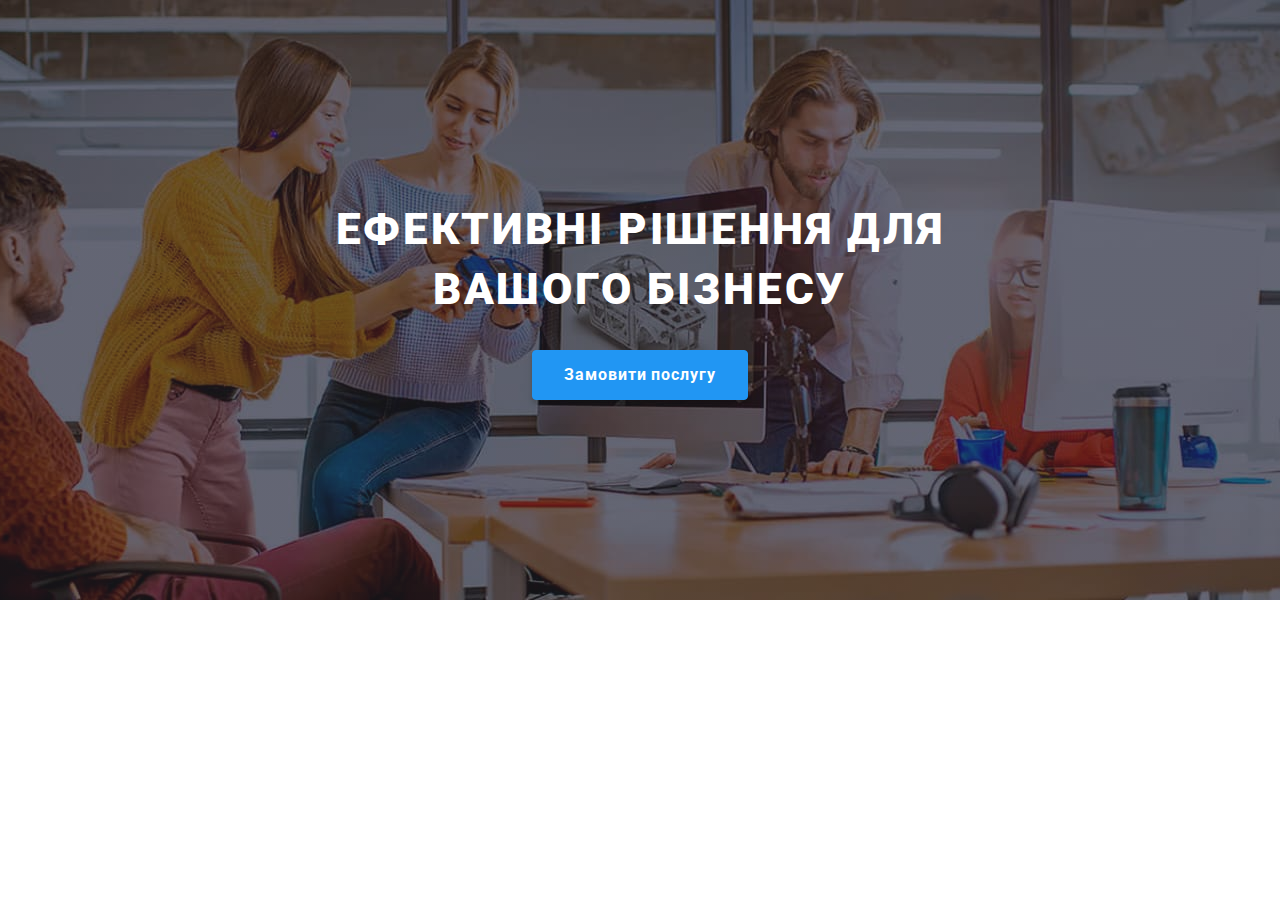
==== commit 08438aee: "form end" ====
--- a/index.html
+++ b/index.html
@@ -18,88 +18,7 @@
 </head>
 
 <body>
-  <header class="header">
-    <div class="container header__container">
-      <a class="logo header__logo" href="">Web<span class="header__logo_color">Studio</span></a>
-      <nav class="navigation header__navigation">
-        <ul class="menu">
-          <li class="menu__accent"><a class="menu__link_accent" href="">Студія</a></li>
-          <li class="menu__item">
-            <a class="menu__link" href="./portfolio.html">Портфоліо</a>
-          </li>
-          <li class="menu__item"><a class="menu__link" href="">Контакти</a></li>
-        </ul>
-      </nav>
-      <ul class="contact">
-        <li class="contact__list">
-          <svg class="contact__icons" width="16" height="12">
-            <use href="./images/icons.svg#icon-envelope-hover"></use>
-          </svg>
-          <a class="contact__link" href="mailto:info@devstudio.com">info@devstudio.com
-          </a>
-        </li>
-        <li class="contact__list">
-          <svg class="contact__icons" width="10" height="16">
-            <use href="./images/icons.svg#icon-Vector"></use>
-          </svg>
-          <a class="contact__link" href="tel:+380961111111">+38 096 111 11 11
-          </a>
-        </li>
-      </ul>
-
-      <button type="button" class="menu-open" data-menu-open>
-  <svg class="menu-open__icon" width="40" height="40">
-  <use href="./images/icons.svg#icon-menu_open"></use>
-</svg></button>
-    </div>
-    
-    
-    <div class="mob-menu is-hidden" data-menu>
-      <div class="container">
-        <div class="mob-menu-top">
-          <button type="button" class="menu-close" data-menu-close>
-            <svg class="menu-close__icon" width="18" height="18">
-              <use href="./images/icons.svg#icon-close_modal"></use>
-            </svg></button>
-            
-            <ul class="menu-list">
-              <li class="menu-list__item"><a class="menu-list__link" href="">Студія</a></li>
-              <li class="menu-list__item">
-                <a class="menu-list__link" href="./portfolio.html">Портфоліо</a>
-              </li>
-              <li class="menu-list__item"><a class="menu-list__link" href="">Контакти</a></li>
-            </ul>
-        </div>
-         
-  <div class="mob-menu-bottom">
-  <ul class="mob-contact__list">
-    <li class="mob-contact__item">
-      <a class="mob-contact__tel" href="tel:+380961111111">+38 096 111 11 11
-      </a>
-    </li>
-    <li class="mob-contact__item">
-      <a class="mob-contact__mail" href="mailto:info@devstudio.com">info@devstudio.com
-      </a>
-    </li>
-  </ul>
-
-  <ul class="mob-soc">
-    <li class="mob-soc__item">
-      <a class="mob-soc__link" href="#">Instagram</a>
-    </li>
-    <li class="mob-soc__item">
-      <a class="mob-soc__link" href="#">Twitter</a>
-    </li>
-    <li class="mob-soc__item">
-      <a class="mob-soc__link" href="#">Facebook</a>
-    </li>
-    <li class="mob-soc__item"></a>
-      <a class="mob-soc__link" href="#">Linkedln</a>
-    </li>
-  </ul>   
-</div>
-</div>         
-      </div>  
+  <header> 
   </header>
 
   <main>
@@ -113,531 +32,34 @@
         <button class="hero__btn" type="button" data-modal-open>Замовити послугу</button>
       </div>
     </section> 
-
-    <!-- друга секцiя -->
-    <section class="advantage">
-      <div class="container advantage__container">
-        <h2 class="visually-hidden">Нашi переваги</h2>
-        <ul class="advantage__list">
-          <li class="advantage__item">
-            <a class="advantage__link" href="#">
-              <svg class="advantage__icon" width="70" height="70">
-                <use href="./images/icons.svg#icon-Vector2"></use>
-              </svg>
-            </a>
-            <h3 class="advantage__title">УВАГА ДО ДЕТАЛЕЙ</h3>
-            <p class="advantage__text">
-              Ідейні міркування, і навіть початок повсякденної роботи з
-              формування позиції.
-            </p>
-          </li>
-          <li class="advantage__item">
-            <a class="advantage__link" href="#">
-              <svg class="advantage__icon" width="70" height="70">
-                <use href="./images/icons.svg#icon-clock"></use>
-              </svg>
-            </a>
-            <h3 class="advantage__title">ПУНКТУАЛЬНІСТЬ</h3>
-            <p class="advantage__text">
-              Завдання організації, особливо рамки і місце навчання кадрів
-              тягне у себе.
-            </p>
-          </li>
-          <li class="advantage__item">
-            <a class="advantage__link" href="#">
-              <svg class="advantage__icon" width="70" height="70">
-                <use href="./images/icons.svg#icon-diagram"></use>
-              </svg>
-            </a>
-            <h3 class="advantage__title">ПЛАНУВАННЯ</h3>
-            <p class="advantage__text">
-              Так само консультація з широким активом значною мірою зумовлює.
-            </p>
-          </li>
-          <li class="advantage__item">
-            <a class="advantage__link" href="#">
-              <svg class="advantage__icon" width="70" height="70">
-                <use href="./images/icons.svg#icon-astronaut"></use>
-              </svg>
-            </a>
-            <h3 class="advantage__title">СУЧАСНІ ТЕХНОЛОГІЇ</h3>
-            <p class="advantage__text">
-              Значимість цих проблем настільки очевидна, що реалізація
-              планових завдань.
-            </p>
-          </li>
-        </ul>
-      </div>
-    </section>
-
-    <!-- третя секцiя -->
-    <section class="work">
-      <div class="container work__container">
-        <h2 class="work__uptitle">Чим ми займаємося</h2>
-        <ul class="work-list">
-          <li class="work-list__item">
-            
-            <picture>
-              <source
-                srcset="./images/computer.jpeg 1x, ./images/computer-2x.jpeg 2x"
-                media="(min-width: 1200px)"
-                />
-              </picture>
-
-            <div class="work-list__wrap">
-              <img class="work-list__img" width="370" height="294" src="./images/computer.jpg" alt="комп`ютер" />
-              <p class="work-list__text">ДЕСКТОПНІ ДОДАТКИ</p>
-            </div>
-          </li>
-          <li class="work-list__item">
-            
-            <picture>
-              <source
-                srcset="./images/phone.jpeg 1x, ./images/phone-2x.jpeg 2x"
-                media="(min-width: 1200px)"
-                />
-              </picture> 
-            
-            <div class="work-list__wrap">
-              <img class="work-list__img" width="370" height="294" src="./images/phone.jpg" alt="телефон" />
-              <p class="work-list__text">МОБІЛЬНІ ДОДАТКИ</p>
-            </div>
-          </li>
-          <li class="work-list__item">
-            
-            <picture>
-              <source
-                srcset="./images/tablet.jpeg 1x, ./images/tablet-2x.jpeg 2x"
-                media="(min-width: 1200px)"
-                />
-              </picture>
-            
-            <div class="work-list__wrap">
-              <img class="work-list__img" width="370" height="294" src="./images/tablet.jpg" alt="планшет" />
-              <p class="work-list__text">ДИЗАЙНЕРСЬКІ РІШЕННЯ</p>
-            </div>
-          </li>
-        </ul>
-      </div>
-    </section>
-
-    <!-- четверта секцiя -->
-    <section class="team">
-      <div class="container team__container">
-        <h2 class="team__uptitle">Наша команда</h2>
-        
-        <ul class="card-list">
-          <li class="card-list__item">
-            <picture>
-            <source
-              srcset="./images/photo/igor-desk.jpeg 1x, ./images/photo/igor-desk-2x.jpeg 2x"
-              media="(min-width: 1200px)"
-              />
-              <source
-              srcset="./images/photo/igor-tab.jpeg 1x, ./images/photo/igor-tab-2x.jpeg 2x"
-              media="(min-width: 768px)"
-              /> 
-              <source
-              srcset="./images/photo/igor-mob.jpeg 1x, ./images/photo/igor-mob-2x.jpeg 2x"
-              media="(max-width: 767px)"
-              />
-              <img
-              class="card-list__img" 
-              width="450" 
-              src="./images/photo/igor-mob.jpeg" 
-              alt="Iгор" />
-            </picture>
-            
-            <div class="card-list__wrapper">
-              <h3 class="card-list__title">Ігор Дем'яненко</h3>
-              <p class="card-list__text">Product Designer</p>
-
-              <ul class="soc">
-                <li class="soc__item">
-                  <a class="soc__link" href="#">
-                    <svg class="soc__icon" width="20" height="20">
-                      <use href="./images/icons.svg#icon-instagram"></use>
-                    </svg>
-                  </a>
-                </li>
-                <li class="soc__item">
-                  <a class="soc__link" href="#">
-                    <svg class="soc__icon" width="20" height="20">
-                      <use href="./images/icons.svg#icon-twitter"></use>
-                    </svg>
-                  </a>
-                </li>
-                <li class="soc__item">
-                  <a class="soc__link" href="#">
-                    <svg class="soc__icon" width="20" height="20">
-                      <use href="./images/icons.svg#icon-facebook"></use>
-                    </svg>
-                  </a>
-                </li>
-                <li class="soc__item">
-                  <a class="soc__link" href="#">
-                    <svg class="soc__icon" width="20" height="20">
-                      <use href="./images/icons.svg#icon-linkedin2"></use>
-                    </svg>
-                  </a>
-                </li>
-              </ul>
-            </div>
-          </li>
-
-          <li class="card-list__item">
-            <picture>
-              <source
-                srcset="./images/photo/olga-desk.jpeg 1x, ./images/photo/olga-desk-2x.jpeg 2x"
-                media="(min-width: 1200px)"
-                />
-                <source
-                srcset="./images/photo/olga-tab.jpeg 1x, ./images/photo/olga-tab-2x.jpeg 2x"
-                media="(min-width: 768px)"
-                /> 
-                <source
-                srcset="./images/photo/olga-mob.jpeg 1x, ./images/photo/olga-mob-2x.jpeg 2x"
-                media="(max-width: 767px)"
-                />
-                <img
-                class="card-list__img" 
-                width="450" 
-                src="./images/photo/olga-mob.jpeg" 
-                alt="Oльга" />
-              </picture>
-            
-            <div class="card-list__wrapper">
-              <h3 class="card-list__title">Ольга Рєпіна</h3>
-              <p class="card-list__text">Frontend Developer</p>
-
-              <ul class="soc">
-                <li class="soc__item">
-                  <a class="soc__link" href="#">
-                    <svg class="soc__icon" width="20" height="20">
-                      <use href="./images/icons.svg#icon-instagram"></use>
-                    </svg>
-                  </a>
-                </li>
-                <li class="soc__item">
-                  <a class="soc__link" href="#">
-                    <svg class="soc__icon" width="20" height="20">
-                      <use href="./images/icons.svg#icon-twitter"></use>
-                    </svg>
-                  </a>
-                </li>
-                <li class="soc__item">
-                  <a class="soc__link" href="#">
-                    <svg class="soc__icon" width="20" height="20">
-                      <use href="./images/icons.svg#icon-facebook"></use>
-                    </svg>
-                  </a>
-                </li>
-                <li class="soc__item">
-                  <a class="soc__link" href="#">
-                    <svg class="soc__icon" width="20" height="20">
-                      <use href="./images/icons.svg#icon-linkedin2"></use>
-                    </svg>
-                  </a>
-                </li>
-              </ul>
-            </div>
-          </li>
-
-          <li class="card-list__item">
-            <picture>
-              <source
-                srcset="./images/photo/nickolai-desk.jpeg 1x, ./images/photo/nickolai-desk-2x.jpeg 2x"
-                media="(min-width: 1200px)"
-                />
-                <source
-                srcset="./images/photo/nickolai-tab.jpeg 1x, ./images/photo/nickolai-tab-2x.jpeg 2x"
-                media="(min-width: 768px)"
-                /> 
-                <source
-                srcset="./images/photo/nickolai-mob.jpeg 1x, ./images/photo/nickolai-mob-2x.jpeg 2x"
-                media="(max-width: 767px)"
-                />
-                <img
-                class="card-list__img" 
-                width="450" 
-                src="./images/photo/nickolai-mob.jpeg" 
-                alt="Нiколай" />
-              </picture>
-            
-            <div class="card-list__wrapper">
-              <h3 class="card-list__title">Микола Тарасов</h3>
-              <p class="card-list__text">Marketing</p>
-
-              <ul class="soc">
-                <li class="soc__item">
-                  <a class="soc__link" href="#">
-                    <svg class="soc__icon" width="20" height="20">
-                      <use href="./images/icons.svg#icon-instagram"></use>
-                    </svg>
-                  </a>
-                </li>
-                <li class="soc__item">
-                  <a class="soc__link" href="#">
-                    <svg class="soc__icon" width="20" height="20">
-                      <use href="./images/icons.svg#icon-twitter"></use>
-                    </svg>
-                  </a>
-                </li>
-                <li class="soc__item">
-                  <a class="soc__link" href="#">
-                    <svg class="soc__icon" width="20" height="20">
-                      <use href="./images/icons.svg#icon-facebook"></use>
-                    </svg>
-                  </a>
-                </li>
-                <li class="soc__item">
-                  <a class="soc__link" href="#">
-                    <svg class="soc__icon" width="20" height="20">
-                      <use href="./images/icons.svg#icon-linkedin2"></use>
-                    </svg>
-                  </a>
-                </li>
-              </ul> 
-            </div>
-          </li>
-
-          <li class="card-list__item">
-            <picture>
-              <source
-                srcset="./images/photo/mikhail-desk.jpeg 1x, ./images/photo/mikhail-desk-2x.jpeg 2x"
-                media="(min-width: 1200px)"
-                />
-                <source
-                srcset="./images/photo/mikhail-tab.jpeg 1x, ./images/photo/mikhail-tab-2x.jpeg 2x"
-                media="(min-width: 768px)"
-                /> 
-                <source
-                srcset="./images/photo/mikhail-mob.jpeg 1x, ./images/photo/mikhail-mob-2x.jpeg 2x"
-                media="(max-width: 767px)"
-                />
-                <img
-                class="card-list__img" 
-                width="450" 
-                src="./images/photo/mikhail-mob.jpeg" 
-                alt="Михайло" />
-              </picture>
-            <div class="card-list__wrapper">
-              <h3 class="card-list__title">Михайло Єрмаков</h3>
-              <p class="card-list__text">UI Designer</p>
-
-              <ul class="soc">
-                <li class="soc__item">
-                  <a class="soc__link" href="#">
-                    <svg class="soc__icon" width="20" height="20">
-                      <use href="./images/icons.svg#icon-instagram"></use>
-                    </svg>
-                  </a>
-                </li>
-                <li class="soc__item">
-                  <a class="soc__link" href="#">
-                    <svg class="soc__icon" width="20" height="20">
-                      <use href="./images/icons.svg#icon-twitter"></use>
-                    </svg>
-                  </a>
-                </li>
-                <li class="soc__item">
-                  <a class="soc__link" href="#">
-                    <svg class="soc__icon" width="20" height="20">
-                      <use href="./images/icons.svg#icon-facebook"></use>
-                    </svg>
-                  </a>
-                </li>
-                <li class="soc__item">
-                  <a class="soc__link" href="#">
-                    <svg class="soc__icon" width="20" height="20">
-                      <use href="./images/icons.svg#icon-linkedin2"></use>
-                    </svg>
-                  </a>
-                </li>
-              </ul>
-            </div>
-          </li>
-        </ul>
-      </div>
-    </section>
-
-  <!-- п`ята секцiя -->
-  <section class="klient">
-    <div class="container klient__container">
-      <h2 class="klient__uptitle">Постійні клієнти</h2>
-      <ul class="klient__list">
-        <li class="klient__item">
-          <a class="klient__link" href="#">
-            <svg class="klient__icon" width="106" height="60">
-              <use href="./images/icons.svg#icon-Logo1"></use>
-            </svg>
-          </a>
-        </li>
-        <li class="klient__item">
-          <a class="klient__link" href="#">
-            <svg class="klient__icon" width="106" height="60">
-              <use href="./images/icons.svg#icon-Logo2"></use>
-            </svg>
-          </a>
-        </li>
-        <li class="klient__item">
-          <a class="klient__link" href="#">
-            <svg class="klient__icon" width="106" height="60">
-              <use href="./images/icons.svg#icon-Logo3"></use>
-            </svg>
-          </a>
-        </li>
-        <li class="klient__item">
-          <a class="klient__link" href="#">
-            <svg class="klient__icon" width="106" height="60">
-              <use href="./images/icons.svg#icon-Logo4"></use>
-            </svg>
-          </a>
-        </li>
-        <li class="klient__item">
-          <a class="klient__link" href="#">
-            <svg class="klient__icon" width="106" height="60">
-              <use href="./images/icons.svg#icon-Logo5"></use>
-            </svg>
-          </a>
-        </li>
-        <li class="klient__item">
-          <a class="klient__link" href="#">
-            <svg class="klient__icon" width="106" height="60">
-              <use href="./images/icons.svg#icon-Logo6"></use>
-            </svg>
-          </a>
-        </li>
-      </ul>
-    </div>
-  </section>
 </main>
 
-  <footer class="footer">
-    <div class="container footer__container">
-      <div class="logo-and-address">
-        <a class="footer-logo" href="">Web<span class="footer-logo-color">Studio</span></a>
-        <address>
-          <ul class="footer-list">
-            <li class="footer-list-list">
-              <a class="footer-address"
-                href="https://www.google.de/maps/place/%D0%B1%D1%83%D0%BB.+%D0%9B%D0%B5%D1%81%D0%B8+%D0%A3%D0%BA%D1%80%D0%B0%D0%B8%D0%BD%D0%BA%D0%B8,+26,+%D0%9A%D0%B8%D0%B5%D0%B2,+%D0%A3%D0%BA%D1%80%D0%B0%D0%B8%D0%BD%D0%B0,+02000/@50.4265841,30.5361971,17z/data=!3m1!4b1!4m5!3m4!1s0x40d4cf0e033ecbe9:0x57a4dffefec77da0!8m2!3d50.4265807!4d30.5383858?hl=ru">м.
-                Київ, пр-т Лесі Українки, 26</a>
-            </li>
-            <li class="footer-list-list">
-              <a class="footer-contact" href="mailto:info@devstudio.com">info@devstudio.com</a>
-            </li>
-            <li class="footer-list-tel">
-              <a class="footer-contact" href="tel:+380961111111">+38 096 111 11 11</a>
-            </li>
-          </ul>
-        </address>
-      </div>
-
-      <div class="footer-icons">
-        <span class="footer-icons-title">ПРИЄДНУЙТЕСЬ</span>
-        <ul class="footer-soc">
-          <li class="footer-soc-list">
-            <a class="footer-soc-list-link" href="#">
-              <svg class="footer-soc-list-link-icon" width="20" height="20">
-                <use href="./images/icons.svg#icon-instagram"></use>
-              </svg>
-            </a>
-          </li>
-          <li class="footer-soc-list">
-            <a class="footer-soc-list-link" href="#">
-              <svg class="footer-soc-list-link-icon" width="20" height="20">
-                <use href="./images/icons.svg#icon-twitter"></use>
-              </svg>
-            </a>
-          </li>
-          <li class="footer-soc-list">
-            <a class="footer-soc-list-link" href="#">
-              <svg class="footer-soc-list-link-icon" width="20" height="20">
-                <use href="./images/icons.svg#icon-facebook"></use>
-              </svg>
-            </a>
-          </li>
-          <li class="footer-soc-list">
-            <a class="footer-soc-list-link" href="#">
-              <svg class="footer-soc-list-link-icon" width="20" height="20">
-                <use href="./images/icons.svg#icon-linkedin2"></use>
-              </svg>
-            </a>
-          </li>
-        </ul>
-      </div>
-
-      <div class="footer-subscriptione">
-        <p class="footer-subscriptione-title">ПІДПИШІТЬСЯ НА РОЗСИЛКУ</p>
-        <form class="footer-subscriptione-wrapper">
-          <input type="email" name="my-email" class="footer-input" placeholder="E-mail">
-          <button type="submit" class="subscriptione-btm">Підписатися<svg class="subscriptione-icon" width="24"
-              height="24">
-              <use href="./images/icons.svg#icon-telegram"></use>
-            </svg> </button>
-        </form>
-      </div>
-
-    </div>
+  <footer>
   </footer> 
 
   <div class="backdrop is-hidden" data-modal>
-    <div class="modal">
-      <button type="button" class="modal-close" data-modal-close>
-        <svg class="modal-close-icon" width="18" height="18">
+    <div class="franchise-modal">
+      <button type="button" class="franchise-modal__close" data-modal-close>
+        <svg class="modal-close-icon" width="20" height="20">
           <use href="./images/icons.svg#icon-close_modal"></use>
         </svg>
       </button>
-      <p class="modal-title">Залиште свої дані, ми вам передзвонимо</p>
+      <h2 class="franchise-modal__title">Thank you for your interest in owning an Ice Cream shop</h2>
+      <p class="franchise-modal__text">Due to the overwhelming volume of franchise requests we are not accepting new franchisee applications at this time. Once the application process resumes, we will contact you for further information. Please fill out the contact information below and we will reach out for additional information. We appreciate your patience.</p>
 
-      <form class="modal-form">
+      <form class="franchise-modal__form">
 
-        <div class="input-wrapper">
-          <label for="user-name" class="label">Ім`я</label>
-          <input type="text" name="user-name" class="modal-input">
-          <svg class="modal-icon" width="18" height="18">
-            <use href="./images/icons.svg#icon-person-black"></use>
-          </svg>
-        </div>
-
-        <div class="input-wrapper">
-          <label for="user-tel" class="label">Телефон</label>
-          <input type="tel" name="user-tel" class="modal-input">
-          <svg class="modal-icon" width="18" height="18">
-            <use href="./images/icons.svg#icon-phone-black"></use>
-          </svg>
-        </div>
-
-        <div class="input-wrapper">
-          <label for="user-email" class="label">Пошта</label>
-          <input type="email" name="user-email" class="modal-input">
-          <svg class="modal-icon" width="18" height="18">
-            <use href="./images/icons.svg#icon-email-black"></use>
-          </svg>
-        </div>
-
-        <div class="input-wrapper">
-          <label for="comment" class="label">Коментар</label>
-          <textarea name="comment" id="comment" class="comment-text" placeholder="Ввeдіть текст"></textarea>
-        </div>
-
-        <div class="modal-field">
-          <input type="checkbox" name="policy" class="modal-check is-hidden" id="policy">
-          <label for="policy" class="check-text">
-            <span>
-              <svg class="check-icon" width="16" height="15">
-                <use href="./images/icons.svg#icon-check"></use>
-              </svg>
-            </span>
-            Погоджуюся з розсилкою та приймаю<a class="check-link" href="#"> Умови договору</a></label>
-        </div>
-        <button type="submit" class="send-btm">Відправити</button>
-    </div>
-
-
+          <input type="text" name="user-name" class="franchise-modal__input" placeholder="Name">
+        
+          <input type="tel" name="user-tel" class="franchise-modal__input" placeholder="Phone">
+      
+          <input type="email" name="user-email" class="franchise-modal__input" placeholder="Email">
+      
+          <textarea name="comment" id="comment" class="franchise-modal__comment" placeholder="Comment"></textarea>
+        
+        <button type="submit" class="franchise-modal__btn">Submit</button>
     </form>
-  </div> -->
+  </div>
   <script src="./js/modal.js"></script>
   <script src="./js/menu.js"></script>
 </body>
--- a/css/main.min.css
+++ b/css/main.min.css
@@ -1 +1 @@
-:root{--color-change: #2196F3;--color-title: #212121;--color-text: #757575;--color-background: #F5F5F5;--color-background-footer: #2F303A;--color-white: #FFFFFF;--color-logo-second: #000000;--color-background-team: #F5F4FA;--color-border: #EEEEEE;--color-border-header: #ECECEC;--color-main: #2F303A66;--color-icons: #AFB1B8;--gradient: linear-gradient( rgba(47, 48, 58, 0.4), rgba(47, 48, 58, 0.4))}.visually-hidden{position:absolute;width:1px;height:1px;margin:-1px;border:0;padding:0;white-space:nowrap;-webkit-clip-path:inset(100%);clip-path:inset(100%);clip:rect(0 0 0 0);overflow:hidden}h1,h2,h3,h4,h5,h6,p{margin:0}ul{list-style:none;margin:0;padding:0}*{margin:0;padding:0;list-style:0;-webkit-box-sizing:border-box;box-sizing:border-box}*{-webkit-box-sizing:border-box;box-sizing:border-box}body{font-family:"Roboto",sans-serif;color:var(--color-background)}.ul{list-style:none}.button{cursor:pointer}.no-scroll{overflow:hidden}.container{width:100%;padding-left:15px;padding-right:15px;margin:0 auto}@media screen and (min-width: 480px){.container{max-width:480px}}@media screen and (min-width: 768px){.container{max-width:768px}}@media screen and (min-width: 1200px){.container{max-width:1200px}}.backdrop{position:fixed;top:0;width:100%;height:100%;background-color:rgba(0,0,0,.2);-webkit-transition:opacity 250ms cubic-bezier(0.4, 0, 0.2, 1),visibility 250ms cubic-bezier(0.4, 0, 0.2, 1);transition:opacity 250ms cubic-bezier(0.4, 0, 0.2, 1),visibility 250ms cubic-bezier(0.4, 0, 0.2, 1)}.modal{position:absolute;max-width:450px;width:100%;height:609px;max-height:90vh;overflow-y:scroll;background-color:var(--color-white);border-radius:4px;top:50%;left:50%;-webkit-transform:translate(-50%, -50%) scale(1);transform:translate(-50%, -50%) scale(1);-webkit-transition:-webkit-transform 250ms cubic-bezier(0.4, 0, 0.2, 1);transition:-webkit-transform 250ms cubic-bezier(0.4, 0, 0.2, 1);transition:transform 250ms cubic-bezier(0.4, 0, 0.2, 1);transition:transform 250ms cubic-bezier(0.4, 0, 0.2, 1), -webkit-transform 250ms cubic-bezier(0.4, 0, 0.2, 1);padding:40px}@media screen and (min-width: 768px){.modal{max-width:450px}}@media screen and (min-width: 1200px){.modal{max-width:528px}}@media screen and (max-width: 480px){.modal{max-width:450px}}.modal-form{display:-webkit-box;display:-ms-flexbox;display:flex;-webkit-box-orient:vertical;-webkit-box-direction:normal;-ms-flex-direction:column;flex-direction:column}.modal-form label{margin-bottom:4px}.backdrop.is-hidden .modal{-webkit-transform:translate(-50%, -50%) scale(0);transform:translate(-50%, -50%) scale(0)}.modal-close{position:absolute;top:8px;right:8px;width:30px;height:30px;border:1px solid rgba(0,0,0,.1);border-radius:50%;background-color:rgba(0,0,0,0);display:-webkit-box;display:-ms-flexbox;display:flex;-webkit-box-align:center;-ms-flex-align:center;align-items:center;-webkit-box-pack:center;-ms-flex-pack:center;justify-content:center;cursor:pointer;-webkit-transition:fill 250ms cubic-bezier(0.4, 0, 0.2, 1);transition:fill 250ms cubic-bezier(0.4, 0, 0.2, 1)}.modal-close:hover,.modal-close:focus{fill:var(--color-change)}.soc-list-link:hover .soc-list-link-icon,.soc-list-link:focus .soc-list-link-icon{fill:var(--color-white)}.is-hidden{opacity:0;visibility:hidden;pointer-events:none}.input-wrapper{position:relative;margin-bottom:10px}.modal-title{font-weight:700;font-size:20px;line-height:1.15;text-align:center;letter-spacing:.03em;color:var(--color-title);margin-bottom:12px}.modal-input{max-width:370px;width:100%;height:40px;border-radius:4px;border:1px solid rgba(33,33,33,.2);background-color:rgba(0,0,0,0);font-size:12px;line-height:1.1667;letter-spacing:.01em;color:var(--color-logo-second);padding-top:11px;padding-bottom:11px;padding-left:42px;margin-top:4px;cursor:pointer;outline:rgba(0,0,0,0);-webkit-transition:border-color 250ms cubic-bezier(0.4, 0, 0.2, 1),fill 250ms cubic-bezier(0.4, 0, 0.2, 1);transition:border-color 250ms cubic-bezier(0.4, 0, 0.2, 1),fill 250ms cubic-bezier(0.4, 0, 0.2, 1)}.modal-input:focus{border-color:var(--color-change)}@media screen and (min-width: 1200px){.modal-input{max-width:448px}}textarea{resize:none;padding:12px 16px;outline:rgba(0,0,0,0);margin-top:4px}.comment-text{font-size:12px;line-height:1.1667;letter-spacing:.01em;color:var(--color-logo-second);width:100%;height:120px;border:1px solid rgba(33,33,33,.2);border-radius:4px;background-color:rgba(0,0,0,0)}.comment-text:focus{border-color:var(--color-change)}.comment-text::-webkit-input-placeholder{font-weight:400;font-size:12px;line-height:1.1667;letter-spacing:.01em;color:rgba(117,117,117,.5)}.comment-text::-moz-placeholder{font-weight:400;font-size:12px;line-height:1.1667;letter-spacing:.01em;color:rgba(117,117,117,.5)}.comment-text:-ms-input-placeholder{font-weight:400;font-size:12px;line-height:1.1667;letter-spacing:.01em;color:rgba(117,117,117,.5)}.comment-text::-ms-input-placeholder{font-weight:400;font-size:12px;line-height:1.1667;letter-spacing:.01em;color:rgba(117,117,117,.5)}.comment-text::placeholder{font-weight:400;font-size:12px;line-height:1.1667;letter-spacing:.01em;color:rgba(117,117,117,.5)}.modal-icon{position:absolute;left:0;top:50%;-webkit-transform:translateY(-50%);transform:translateY(-50%);margin:11px 12px}.modal-input:focus+.modal-icon{fill:#2196f3}.label{font-weight:400;font-size:12px;line-height:1.1667;letter-spacing:.01em;color:var(--color-text)}.modal-field{margin-bottom:30px}.modal-check{position:absolute}.check-text{font-size:12px;line-height:1.1667;letter-spacing:.03em;color:var(--color-text);display:-webkit-box;display:-ms-flexbox;display:flex;-webkit-box-align:center;-ms-flex-align:center;align-items:center;margin-bottom:30px}@media screen and (min-width: 1200px){.check-text{font-size:14px;line-height:1.7143;margin-left:12px}}.check-text span{border:2px solid var(--color-title);border-radius:2px;margin-right:14px;display:-webkit-box;display:-ms-flexbox;display:flex;-webkit-box-align:center;-ms-flex-align:center;align-items:center;-webkit-box-pack:center;-ms-flex-pack:center;justify-content:center;fill:rgba(0,0,0,0)}.modal-check:checked+.check-text span{background-color:#2196f3;border:none;fill:var(--color-white)}.check-link{display:block;font-size:12px;line-height:1.1667;letter-spacing:.03em;color:var(--color-change);margin-left:4px}@media screen and (min-width: 1200px){.check-link{font-size:14px;line-height:1.7143}}.send-btm{display:-webkit-box;display:-ms-flexbox;display:flex;cursor:pointer;-webkit-box-align:center;-ms-flex-align:center;align-items:center;-webkit-box-pack:center;-ms-flex-pack:center;justify-content:center;width:200px;height:50px;font-weight:700;font-size:16px;line-height:1.875;color:var(--color-white);background-color:var(--color-change);border-radius:4px;border-color:var(--color-change);margin:0 auto;-webkit-transition:background-color 250ms cubic-bezier(0.4, 0, 0.2, 1),-webkit-box-shadow 250ms cubic-bezier(0.4, 0, 0.2, 1);transition:background-color 250ms cubic-bezier(0.4, 0, 0.2, 1),-webkit-box-shadow 250ms cubic-bezier(0.4, 0, 0.2, 1);transition:background-color 250ms cubic-bezier(0.4, 0, 0.2, 1),box-shadow 250ms cubic-bezier(0.4, 0, 0.2, 1);transition:background-color 250ms cubic-bezier(0.4, 0, 0.2, 1),box-shadow 250ms cubic-bezier(0.4, 0, 0.2, 1),-webkit-box-shadow 250ms cubic-bezier(0.4, 0, 0.2, 1)}.send-btm:hover,.send-btm:focus{background-color:#188ce8;-webkit-box-shadow:0px 4px 4px rgba(0,0,0,.15);box-shadow:0px 4px 4px rgba(0,0,0,.15)}.header{background-color:var(--color-white);border-bottom:1px solid var(--color-border-header)}.header__container{display:-webkit-box;display:-ms-flexbox;display:flex;-webkit-box-align:center;-ms-flex-align:center;align-items:center;-webkit-box-pack:justify;-ms-flex-pack:justify;justify-content:space-between}@media screen and (min-width: 768px){.header__container{-webkit-box-align:center;-ms-flex-align:center;align-items:center;-webkit-box-pack:justify;-ms-flex-pack:justify;justify-content:space-between;width:100%;margin:0 auto}}.header__logo{font-family:"Raleway",sans-serif;font-weight:700;font-size:26px;line-height:1.1923;letter-spacing:.03em;color:var(--color-change);padding-top:24px;padding-bottom:25px;text-decoration:none;cursor:text}.header__logo_color{font-family:"Raleway",sans-serif;font-weight:700;font-size:26px;line-height:1.1923;letter-spacing:.03em;color:var(--color-logo-second);cursor:text}@media screen and (min-width: 768px){.header__logo_color{margin-right:88px}}@media screen and (min-width: 1200px){.header__logo_color{margin-right:93px}}.menu{list-style:none;gap:50px;display:none}@media screen and (min-width: 768px){.menu{display:-webkit-box;display:-ms-flexbox;display:flex}}.menu__link{text-decoration:none;padding-top:32px;padding-bottom:32px;position:relative}.header__navigation{padding:32px 0}.menu__link{font-weight:500;font-size:14px;line-height:1.1428;letter-spacing:.02em;color:var(--color-title);padding:32px 0;-webkit-transition:color 250ms cubic-bezier(0.4, 0, 0.2, 1);transition:color 250ms cubic-bezier(0.4, 0, 0.2, 1)}.menu__link:active,.menu__link:hover,.menu__link:focus{color:var(--color-change)}.menu__accent{position:relative}.menu__link_accent{font-weight:500;font-size:14px;line-height:1.1428;letter-spacing:.02em;color:var(--color-change);text-decoration:none;margin-bottom:20px;padding:32px 0;position:relative}.menu__link_accent::after{content:"";position:absolute;width:100%;height:4px;background-color:var(--color-change);border-radius:2px;display:inline-block;bottom:-1px;left:0}.contact{display:none}@media screen and (min-width: 768px){.contact{display:-webkit-box;display:-ms-flexbox;display:flex;-webkit-box-orient:vertical;-webkit-box-direction:normal;-ms-flex-direction:column;flex-direction:column;margin-left:auto;gap:10px;margin-left:auto}}@media screen and (min-width: 1200px){.contact{display:-webkit-box;display:-ms-flexbox;display:flex;-webkit-box-align:center;-ms-flex-align:center;align-items:center;-webkit-box-pack:center;-ms-flex-pack:center;justify-content:center;-webkit-box-orient:horizontal;-webkit-box-direction:normal;-ms-flex-direction:row;flex-direction:row;gap:30px}}.contact__icons{fill:var(--color-text);margin-right:10px;-webkit-transition:fill 250ms cubic-bezier(0.4, 0, 0.2, 1);transition:fill 250ms cubic-bezier(0.4, 0, 0.2, 1)}.contact__list:hover .contact__icons,.contact__list:focus .contact__icons{fill:var(--color-change)}@media screen and (min-width: 768px){.contact__icons{margin-right:8px}}.contact__link{font-weight:500;font-size:14px;line-height:1.1428;letter-spacing:.02em;color:var(--color-text);text-decoration:none;-webkit-transition:color 250ms cubic-bezier(0.4, 0, 0.2, 1);transition:color 250ms cubic-bezier(0.4, 0, 0.2, 1)}.contact__link:hover,.contact__link:focus{color:var(--color-change)}@media screen and (min-width: 768px){.contact__link{font-size:12px;line-height:1.1667;letter-spacing:.02em}}@media screen and (min-width: 1200px){.contact__link{font-size:14px;line-height:1.1428}}.menu-open{position:absolute;right:15px;background-color:rgba(0,0,0,0);border:none;cursor:pointer}.menu-open:hover,.menu-open:focus{fill:var(--color-change)}@media screen and (min-width: 768px){.menu-open{display:none}}.menu-close{position:absolute;top:10px;right:15px;width:40px;height:40px;border:rgba(0,0,0,0);background-color:rgba(0,0,0,0);display:-webkit-box;display:-ms-flexbox;display:flex;-webkit-box-align:center;-ms-flex-align:center;align-items:center;-webkit-box-pack:center;-ms-flex-pack:center;justify-content:center;cursor:pointer;-webkit-transition:fill 250ms cubic-bezier(0.4, 0, 0.2, 1);transition:fill 250ms cubic-bezier(0.4, 0, 0.2, 1)}.menu-close:hover,.menu-close:focus{fill:var(--color-change)}.mob-menu{display:-webkit-box;display:-ms-flexbox;display:flex;-webkit-box-orient:vertical;-webkit-box-direction:normal;-ms-flex-direction:column;flex-direction:column;position:fixed;top:0;z-index:1;width:100vw;height:100vh;background-color:var(--color-white);padding:40px 40px 40px 40px}.mob-menu>.container{height:100%;display:-webkit-box;display:-ms-flexbox;display:flex;-webkit-box-orient:vertical;-webkit-box-direction:normal;-ms-flex-direction:column;flex-direction:column;-webkit-box-pack:justify;-ms-flex-pack:justify;justify-content:space-between;overflow:auto}@media screen and (min-width: 768px){.mob-menu{display:none}}.mob-menu-bottom{margin-top:auto}.menu-close{display:block;margin-left:auto;margin-bottom:0}.menu-list__item:not(:last-child){margin-bottom:32px}.menu-list__link{font-weight:500;font-size:40px;line-height:1.175;letter-spacing:.02em;color:var(--color-title);text-decoration:none}.menu-list__link:hover,.menu-list__link:focus{color:var(--color-change)}.mob-contact__item:not(:last-child){margin-bottom:32px}.mob-contact__list{margin-bottom:64px}.mob-contact__tel{font-weight:500;font-size:24px;line-height:1.1667;letter-spacing:.02em;color:var(--color-change);text-decoration:none}.mob-contact__mail{font-weight:500;font-size:22px;line-height:1.1667;letter-spacing:.02em;color:var(--color-text);margin-bottom:32px;text-decoration:none}.mob-soc{display:-webkit-box;display:-ms-flexbox;display:flex;-ms-flex-wrap:wrap;flex-wrap:wrap;list-style:none;gap:10px;-webkit-box-pack:justify;-ms-flex-pack:justify;justify-content:space-between}.mob-soc__link{font-weight:500;font-style:normal;font-size:18px;line-height:1.2222;letter-spacing:.02em;color:var(--color-change);text-decoration:none}.mob-soc__item:not(:last-child){padding-right:10px;border-right-width:1px;border-right-style:solid;border-right-color:rgba(33,33,33,.2)}.hero__container{display:-webkit-box;display:-ms-flexbox;display:flex;-webkit-box-orient:vertical;-webkit-box-direction:normal;-ms-flex-direction:column;flex-direction:column;padding:0}.hero{display:-webkit-box;display:-ms-flexbox;display:flex;height:auto;width:100%;background-image:var(--gradient),url(../images/hero-mob.jpeg);background-color:var(--color-background-footer);background-repeat:no-repeat;background-position:center;background-size:cover;padding:118px 60px;text-align:center}@media(min-device-pixel-ratio: 2),(-webkit-min-device-pixel-ratio: 2),(min-resolution: 192dpi),(min-resolution: 2dppx){.hero{background-image:var(--gradient),url(../images/hero-mob-2x.jpeg)}}@media screen and (min-width: 480px){.hero{max-width:100%;background-image:var(--gradient),url(../images/hero-tab.jpeg)}}@media screen and (min-width: 480px)and (min-device-pixel-ratio: 2),screen and (min-width: 480px)and (-webkit-min-device-pixel-ratio: 2),screen and (min-width: 480px)and (min-resolution: 192dpi),screen and (min-width: 480px)and (min-resolution: 2dppx){.hero{background-image:var(--gradient),url(../images/hero-tab-2x.jpeg)}}@media screen and (min-width: 768px){.hero{padding:118px 189px;background-image:var(--gradient),url(../images/hero-desk.jpeg)}}@media screen and (min-width: 768px)and (min-device-pixel-ratio: 2),screen and (min-width: 768px)and (-webkit-min-device-pixel-ratio: 2),screen and (min-width: 768px)and (min-resolution: 192dpi),screen and (min-width: 768px)and (min-resolution: 2dppx){.hero{background-image:var(--gradient),url(../images/hero-desk-2x.jpeg)}}@media screen and (min-width: 768px)and (min-width: 1200px){.hero{padding-top:200px;padding-bottom:200px}}.hero__uptitle{font-weight:900;font-size:26px;line-height:1.6154;text-align:center;letter-spacing:.06em;text-transform:uppercase;color:var(--color-white);margin-bottom:30px}@media screen and (min-width: 1200px){.hero__uptitle{font-size:44px;line-height:1.3636}}.hero__btn{font-family:inherit;cursor:pointer;width:216px;height:50px;background:var(--color-change);-webkit-box-shadow:0px 4px 4px rgba(0,0,0,.15);box-shadow:0px 4px 4px rgba(0,0,0,.15);border-radius:4px;border:1px solid var(--color-change);font-weight:700;font-size:16px;line-height:1.875;display:-webkit-box;display:-ms-flexbox;display:flex;-webkit-box-align:center;-ms-flex-align:center;align-items:center;-webkit-box-pack:center;-ms-flex-pack:center;justify-content:center;text-align:center;letter-spacing:.06em;color:var(--color-white);margin:0 auto;-webkit-transition:background-color 250ms cubic-bezier(0.4, 0, 0.2, 1),-webkit-box-shadow 250ms cubic-bezier(0.4, 0, 0.2, 1);transition:background-color 250ms cubic-bezier(0.4, 0, 0.2, 1),-webkit-box-shadow 250ms cubic-bezier(0.4, 0, 0.2, 1);transition:background-color 250ms cubic-bezier(0.4, 0, 0.2, 1),box-shadow 250ms cubic-bezier(0.4, 0, 0.2, 1);transition:background-color 250ms cubic-bezier(0.4, 0, 0.2, 1),box-shadow 250ms cubic-bezier(0.4, 0, 0.2, 1),-webkit-box-shadow 250ms cubic-bezier(0.4, 0, 0.2, 1)}.hero__btn:hover,.hero__btn:focus{background-color:#188ce8;-webkit-box-shadow:0px 4px 4px rgba(0,0,0,.15);box-shadow:0px 4px 4px rgba(0,0,0,.15)}.advantage{padding-top:60px;padding-bottom:60px}@media screen and (min-width: 1200px){.advantage{padding-top:94px;padding-bottom:94px}}.advantage__list{display:-webkit-box;display:-ms-flexbox;display:flex;-ms-flex-wrap:wrap;flex-wrap:wrap;gap:30px}.advantage__item{width:100%}@media screen and (min-width: 768px){.advantage__item{width:calc((100% - 30px)/2)}}@media screen and (min-width: 1200px){.advantage__item{width:calc((100% - 90px)/4)}}.advantage__link{display:-webkit-box;display:-ms-flexbox;display:flex;max-width:100%;height:120px;-webkit-box-align:center;-ms-flex-align:center;align-items:center;-webkit-box-pack:center;-ms-flex-pack:center;justify-content:center;background-color:var(--color-background-team);border-radius:4px;background-position:center;background-size:contain;background-repeat:no-repeat;margin-bottom:30px}.advantage__title{font-size:14px;line-height:1.1428;letter-spacing:.03em;text-transform:uppercase;color:var(--color-title);margin-bottom:10px;text-align:center}@media screen and (min-width: 768px){.advantage__title{text-align:left}}.advantage__text{font-size:14px;line-height:1.7142;letter-spacing:.03em;color:var(--color-text)}.work{padding-top:0px;padding-bottom:94px;display:none}@media screen and (min-width: 1200px){.work{display:block}}.work__uptitle{font-size:36px;line-height:1.1666;text-align:center;letter-spacing:.03em;color:var(--color-title);margin-bottom:50px}.work-list{display:-webkit-box;display:-ms-flexbox;display:flex;-ms-flex-wrap:wrap;flex-wrap:wrap;gap:30px}.work-list__wrap{position:relative}.work-list__img{max-width:100%;height:auto;width:100%}.work-list__text{position:absolute;display:-webkit-box;display:-ms-flexbox;display:flex;bottom:4px;width:100%;height:70px;font-size:14px;line-height:1.1428;-webkit-box-align:center;-ms-flex-align:center;align-items:center;-webkit-box-pack:center;-ms-flex-pack:center;justify-content:center;letter-spacing:.03em;text-transform:uppercase;color:var(--color-white);background-color:rgba(47,48,58,.8)}.team{padding-top:60px;padding-bottom:60px;background-color:var(--color-background-team)}@media screen and (min-width: 1200px){.team{padding-top:94px;padding-bottom:94px}}.team__uptitle{font-size:28px;line-height:1.1786;text-align:center;letter-spacing:.03em;color:var(--color-title);margin-bottom:30px}@media screen and (min-width: 1200px){.team__uptitle{font-size:36px;line-height:1.1667}}.card-list{display:-webkit-box;display:-ms-flexbox;display:flex;-ms-flex-wrap:wrap;flex-wrap:wrap;gap:30px}.card-list__item{width:100%;-webkit-box-shadow:0px 1px 3px rgba(0,0,0,.12),0px 1px 1px rgba(0,0,0,.14),0px 2px 1px rgba(0,0,0,.2);box-shadow:0px 1px 3px rgba(0,0,0,.12),0px 1px 1px rgba(0,0,0,.14),0px 2px 1px rgba(0,0,0,.2);border-radius:0px 0px 4px 4px}@media screen and (min-width: 768px){.card-list__item{width:calc((100% - 30px)/2)}}@media screen and (min-width: 1200px){.card-list__item{width:calc((100% - 90px)/4)}}.card-list__img{display:block;max-width:100%;height:auto;width:100%}.card-list__title{font-weight:500;font-size:16px;line-height:1.1875;text-align:center;letter-spacing:.03em;color:var(--color-title);margin-bottom:10px}.card-list__text{font-size:16px;line-height:1.1875;text-align:center;letter-spacing:.03em;color:var(--color-text);margin-bottom:16px}.soc{display:-webkit-box;display:-ms-flexbox;display:flex;-webkit-box-pack:center;-ms-flex-pack:center;justify-content:center;gap:10px}.soc__item{width:44px;height:44px}.soc__link{width:100%;height:100%;background-color:var(--color-white);border-radius:50%;display:-webkit-box;display:-ms-flexbox;display:flex;-webkit-box-align:center;-ms-flex-align:center;align-items:center;-webkit-box-pack:center;-ms-flex-pack:center;justify-content:center;-webkit-transition:background-color 250ms cubic-bezier(0.4, 0, 0.2, 1),color 250ms cubic-bezier(0.4, 0, 0.2, 1);transition:background-color 250ms cubic-bezier(0.4, 0, 0.2, 1),color 250ms cubic-bezier(0.4, 0, 0.2, 1)}.soc__link:hover,.soc__link:focus{background-color:var(--color-change)}.soc__icon{fill:var(--color-icons);-webkit-transition:fill 250ms cubic-bezier(0.4, 0, 0.2, 1);transition:fill 250ms cubic-bezier(0.4, 0, 0.2, 1)}.soc__link:hover .soc__icon,.soc__link:focus .soc__icon{fill:var(--color-white)}.card-list__wrapper{padding-top:20px;padding-right:24px;padding-bottom:20px;padding-left:24px;background-color:var(--color-white);border:1px solid;border-color:var(--color-border);border-top:none}.klient{padding-top:60px;padding-bottom:60px;background-color:var()}@media screen and (min-width: 1200px){.klient{padding-top:94px;padding-bottom:94px}}.klient__uptitle{font-size:28px;line-height:1.1786;text-align:center;letter-spacing:.03em;color:var(--color-title);margin-bottom:30px}@media screen and (min-width: 1200px){.klient__uptitle{font-size:36px;line-height:1.1667;margin-bottom:50px}}.klient__list{display:-webkit-box;display:-ms-flexbox;display:flex;-ms-flex-wrap:wrap;flex-wrap:wrap;gap:30px}.klient__item{width:100%;width:calc((100% - 30px)/2)}@media screen and (min-width: 768px){.klient__item{width:calc((100% - 60px)/3)}}@media screen and (min-width: 1200px){.klient__item{width:calc((100% - 150px)/6)}}.klient__link{display:-webkit-box;display:-ms-flexbox;display:flex;-webkit-box-orient:vertical;-webkit-box-direction:normal;-ms-flex-direction:column;flex-direction:column;max-width:100%;height:auto;width:100%;padding:16px 52px;-webkit-box-align:center;-ms-flex-align:center;align-items:center;-webkit-box-pack:center;-ms-flex-pack:center;justify-content:center;fill:var(--color-icons);border:1px solid;border-color:var(--color-icons);border-radius:4px;-webkit-transition:border 250ms cubic-bezier(0.4, 0, 0.2, 1),fill 250ms cubic-bezier(0.4, 0, 0.2, 1);transition:border 250ms cubic-bezier(0.4, 0, 0.2, 1),fill 250ms cubic-bezier(0.4, 0, 0.2, 1)}@media screen and (min-width: 768px){.klient__link{padding:16px 60px}}@media screen and (min-width: 1200px){.klient__link{padding:16px 32px}}.klient__link:hover,.klient__link:focus{border-color:var(--color-change);fill:var(--color-change)}.klient__icon:hover,.klient__icon:focus{border-color:var(--color-change);fill:var(--color-change)}.footer{background-color:var(--color-background-footer);padding-top:60px;padding-bottom:60px;margin:0 auto}.footer a{text-decoration:none}.footer__container{width:100%;margin:0 auto}@media screen and (min-width: 768px){.footer__container{max-width:768px;display:-webkit-box;display:-ms-flexbox;display:flex;-ms-flex-wrap:wrap;flex-wrap:wrap;text-align:center;-webkit-box-pack:justify;-ms-flex-pack:justify;justify-content:space-between}}@media screen and (min-width: 1200px){.footer__container{max-width:1200px;width:100%;-webkit-box-align:baseline;-ms-flex-align:baseline;align-items:baseline}}.footer-list{display:-webkit-box;display:-ms-flexbox;display:flex;-ms-flex-wrap:wrap;flex-wrap:wrap;-webkit-box-orient:vertical;-webkit-box-direction:normal;-ms-flex-direction:column;flex-direction:column;-webkit-box-pack:center;-ms-flex-pack:center;justify-content:center;-webkit-box-align:center;-ms-flex-align:center;align-items:center;margin-bottom:60px}@media screen and (min-width: 1200px){.footer-list{-webkit-box-align:start;-ms-flex-align:start;align-items:flex-start}}.footer-list-list{margin-bottom:9px}.footer-logo{font-family:"Raleway",sans-serif;font-weight:700;font-size:26px;line-height:1.1923;letter-spacing:.03em;color:var(--color-change);margin-bottom:28px}.footer-logo-color{font-family:"Raleway",sans-serif;font-weight:700;font-size:24px;line-height:1.1667;letter-spacing:.03em;color:var(--color-white)}.footer-address{font-style:normal;font-size:14px;line-height:1.1428;letter-spacing:.03em;color:var(--color-white);margin-bottom:12px;-webkit-transition:color 250ms cubic-bezier(0.4, 0, 0.2, 1);transition:color 250ms cubic-bezier(0.4, 0, 0.2, 1)}.footer-address:hover,.footer-address:focus{color:var(--color-change)}.footer-contact{font-style:normal;font-size:14px;line-height:1.7142;letter-spacing:.03em;color:rgba(255,255,255,.6);margin-bottom:12px;-webkit-transition:color 250ms cubic-bezier(0.4, 0, 0.2, 1);transition:color 250ms cubic-bezier(0.4, 0, 0.2, 1)}.footer-contact:hover,.footer-contact:focus{color:var(--color-change)}.logo-and-address{display:-webkit-box;display:-ms-flexbox;display:flex;-ms-flex-wrap:wrap;flex-wrap:wrap;-webkit-box-orient:vertical;-webkit-box-direction:normal;-ms-flex-direction:column;flex-direction:column;-webkit-box-pack:center;-ms-flex-pack:center;justify-content:center;-webkit-box-align:center;-ms-flex-align:center;align-items:center}@media screen and (min-width: 1200px){.logo-and-address{margin-right:70px;-webkit-box-align:start;-ms-flex-align:start;align-items:flex-start}}.footer-icons{display:-webkit-box;display:-ms-flexbox;display:flex;-webkit-box-orient:vertical;-webkit-box-direction:normal;-ms-flex-direction:column;flex-direction:column;-webkit-box-align:center;-ms-flex-align:center;align-items:center;-webkit-box-pack:center;-ms-flex-pack:center;justify-content:center;margin-bottom:60px}@media screen and (min-width: 768px){.footer-icons{-ms-flex-wrap:wrap;flex-wrap:wrap;-webkit-box-pack:start;-ms-flex-pack:start;justify-content:flex-start}}@media screen and (min-width: 1200px){.footer-icons{margin-right:94px;-webkit-box-align:start;-ms-flex-align:start;align-items:flex-start}}.footer-soc{display:-webkit-box;display:-ms-flexbox;display:flex;-webkit-box-pack:center;-ms-flex-pack:center;justify-content:center;gap:10px}.footer-icons-title{font-style:normal;font-weight:700;font-size:14px;line-height:1.1428;letter-spacing:.03em;text-transform:uppercase;color:var(--color-white);margin-bottom:20px}.footer-soc-list{width:44px;height:44px}.footer-soc-list-link{width:100%;height:100%;background:rgba(255,255,255,.1);border-radius:50%;display:-webkit-box;display:-ms-flexbox;display:flex;-webkit-box-align:center;-ms-flex-align:center;align-items:center;-webkit-box-pack:center;-ms-flex-pack:center;justify-content:center;-webkit-transition:background-color 250ms cubic-bezier(0.4, 0, 0.2, 1);transition:background-color 250ms cubic-bezier(0.4, 0, 0.2, 1)}.footer-soc-list-link:hover,.footer-soc-list-link:focus{background-color:var(--color-change)}.footer-soc-list-link-icon{fill:var(--color-white)}.footer-subscriptione-title{font-weight:700;font-size:14px;line-height:1.1428;letter-spacing:.03em;text-transform:uppercase;color:var(--color-white);display:-webkit-box;display:-ms-flexbox;display:flex;margin:0 auto;-webkit-box-align:center;-ms-flex-align:center;align-items:center;-webkit-box-pack:center;-ms-flex-pack:center;justify-content:center;text-align:left}@media screen and (min-width: 1200px){.footer-subscriptione-title{-webkit-box-pack:start;-ms-flex-pack:start;justify-content:flex-start;margin-left:auto}}@media screen and (min-width: 768px){.footer-subscriptione{display:-webkit-box;display:-ms-flexbox;display:flex;-webkit-box-orient:vertical;-webkit-box-direction:normal;-ms-flex-direction:column;flex-direction:column;-webkit-box-align:center;-ms-flex-align:center;align-items:center;-webkit-box-pack:center;-ms-flex-pack:center;justify-content:center;margin:0 auto}}@media screen and (min-width: 1200px){.footer-subscriptione{display:block;text-align:center;-webkit-box-align:baseline;-ms-flex-align:baseline;align-items:baseline;margin:0;right:0;top:12px}}.footer-subscriptione-wrapper{display:-webkit-box;display:-ms-flexbox;display:flex;-webkit-box-orient:vertical;-webkit-box-direction:normal;-ms-flex-direction:column;flex-direction:column;-webkit-box-align:center;-ms-flex-align:center;align-items:center;-webkit-box-pack:center;-ms-flex-pack:center;justify-content:center;gap:12px}@media screen and (min-width: 1200px){.footer-subscriptione-wrapper{-ms-flex-wrap:nowrap;flex-wrap:nowrap;-webkit-box-align:baseline;-ms-flex-align:baseline;align-items:baseline;-webkit-box-orient:horizontal;-webkit-box-direction:normal;-ms-flex-direction:row;flex-direction:row}}.footer-input{max-width:450px;width:100%;border-radius:4px;border:1px solid rgba(255,255,255,.3);background-color:rgba(0,0,0,0);font-size:12px;line-height:1.1667;letter-spacing:.01em;color:var(--color-white);padding-top:15px;padding-bottom:15px;padding-left:16px;cursor:pointer;outline:rgba(0,0,0,0);-webkit-transition:border-color 250px cubic-bezier(0.4, 0, 0.2, 1);transition:border-color 250px cubic-bezier(0.4, 0, 0.2, 1);margin-top:20px;margin-bottom:20px}.footer-input:focus{border-color:var(--color-change)}.footer-input::-webkit-input-placeholder{font-weight:400;font-size:16px;line-height:1.25;letter-spacing:.03em;color:rgba(255,255,255,.6)}.footer-input::-moz-placeholder{font-weight:400;font-size:16px;line-height:1.25;letter-spacing:.03em;color:rgba(255,255,255,.6)}.footer-input:-ms-input-placeholder{font-weight:400;font-size:16px;line-height:1.25;letter-spacing:.03em;color:rgba(255,255,255,.6)}.footer-input::-ms-input-placeholder{font-weight:400;font-size:16px;line-height:1.25;letter-spacing:.03em;color:rgba(255,255,255,.6)}.footer-input::placeholder{font-weight:400;font-size:16px;line-height:1.25;letter-spacing:.03em;color:rgba(255,255,255,.6)}@media screen and (min-width: 768px){.footer-input{width:450px}}@media screen and (min-width: 1200px){.footer-input{width:358px}}.subscriptione-btm{display:-webkit-box;display:-ms-flexbox;display:flex;cursor:pointer;-webkit-box-align:center;-ms-flex-align:center;align-items:center;-webkit-box-pack:center;-ms-flex-pack:center;justify-content:center;width:200px;height:50px;font-weight:700;font-size:16px;line-height:1.875;letter-spacing:.06em;color:var(--color-white);background-color:var(--color-change);border-radius:4px;border-color:var(--color-change);padding:10px 28px;-webkit-transition:background-color 250ms cubic-bezier(0.4, 0, 0.2, 1),-webkit-box-shadow 250ms cubic-bezier(0.4, 0, 0.2, 1);transition:background-color 250ms cubic-bezier(0.4, 0, 0.2, 1),-webkit-box-shadow 250ms cubic-bezier(0.4, 0, 0.2, 1);transition:background-color 250ms cubic-bezier(0.4, 0, 0.2, 1),box-shadow 250ms cubic-bezier(0.4, 0, 0.2, 1);transition:background-color 250ms cubic-bezier(0.4, 0, 0.2, 1),box-shadow 250ms cubic-bezier(0.4, 0, 0.2, 1),-webkit-box-shadow 250ms cubic-bezier(0.4, 0, 0.2, 1)}.subscriptione-btm:hover,.subscriptione-btm:focus{background-color:#188ce8;-webkit-box-shadow:0px 4px 4px rgba(0,0,0,.15);box-shadow:0px 4px 4px rgba(0,0,0,.15)}@media screen and (min-width: 1200px){.subscriptione-btm{-webkit-box-pack:start;-ms-flex-pack:start;justify-content:flex-start}}.subscriptione-icon{fill:var(--color-white);margin-left:10px}.portfolio{padding-top:94px;padding-bottom:94px;background-color:var(--color-white)}.portfolio-btn{list-style:none;display:-webkit-box;display:-ms-flexbox;display:flex;-webkit-box-pack:center;-ms-flex-pack:center;justify-content:center;-webkit-box-align:center;-ms-flex-align:center;align-items:center;gap:8px;margin-bottom:50px;-webkit-transition:-webkit-box-shadow 250ms cubic-bezier(0.4, 0, 0.2, 1);transition:-webkit-box-shadow 250ms cubic-bezier(0.4, 0, 0.2, 1);transition:box-shadow 250ms cubic-bezier(0.4, 0, 0.2, 1);transition:box-shadow 250ms cubic-bezier(0.4, 0, 0.2, 1), -webkit-box-shadow 250ms cubic-bezier(0.4, 0, 0.2, 1)}.main-btn-portfolio{cursor:pointer;font-family:inherit;font-weight:500;font-size:16px;line-height:1.625;text-align:center;letter-spacing:.03em;color:var(--color-title);border:1px solid;border-color:var(--color-border);background-color:var(--color-background-team);border-radius:4px;padding:6px 22px;-webkit-transition:color 250ms cubic-bezier(0.4, 0, 0.2, 1),background-color 250ms cubic-bezier(0.4, 0, 0.2, 1),border-color 250ms cubic-bezier(0.4, 0, 0.2, 1);transition:color 250ms cubic-bezier(0.4, 0, 0.2, 1),background-color 250ms cubic-bezier(0.4, 0, 0.2, 1),border-color 250ms cubic-bezier(0.4, 0, 0.2, 1)}.main-btn-portfolio:hover,.main-btn-portfolio:focus{color:var(--color-white);background-color:var(--color-change);border-color:var(--color-change);-webkit-box-shadow:0px 3px 1px rgba(0,0,0,.1),0px 1px 2px rgba(0,0,0,.08),0px 2px 2px rgba(0,0,0,.12);box-shadow:0px 3px 1px rgba(0,0,0,.1),0px 1px 2px rgba(0,0,0,.08),0px 2px 2px rgba(0,0,0,.12)}.portfolio-img{display:block}.portfolio-work{display:-webkit-box;display:-ms-flexbox;display:flex;-webkit-box-pack:center;-ms-flex-pack:center;justify-content:center;-ms-flex-wrap:wrap;flex-wrap:wrap;gap:30px}.card{position:relative}.card-wrapper{padding-top:20px;padding-right:24px;padding-bottom:20px;padding-left:24px;background-color:var(--color-white);border:1px solid;border-color:var(--color-border);border-top:none}.portfolio-wrap{position:relative;overflow:hidden}.portfolio-text{position:absolute;top:0;background-color:rgba(33,150,243,.9);color:var(--color-white);font-weight:400;font-size:18px;line-height:1.5556;padding:63px 24px;height:100%;-webkit-transform:translateY(100%);transform:translateY(100%);-webkit-transition:-webkit-transform 250ms cubic-bezier(0.4, 0, 0.2, 1);transition:-webkit-transform 250ms cubic-bezier(0.4, 0, 0.2, 1);transition:transform 250ms cubic-bezier(0.4, 0, 0.2, 1);transition:transform 250ms cubic-bezier(0.4, 0, 0.2, 1), -webkit-transform 250ms cubic-bezier(0.4, 0, 0.2, 1)}.projects:hover .portfolio-text,.projects:focus .portfolio-text{-webkit-transform:translateY(0);transform:translateY(0)}.main-work-tema{font-size:18px;line-height:2;letter-spacing:.06em;color:var(--color-title)}.main-work-text{font-size:16px;line-height:1.875;letter-spacing:.03em;color:var(--color-text)}.projects{display:block;text-decoration:none;-webkit-transition:-webkit-box-shadow 250ms cubic-bezier(0.4, 0, 0.2, 1);transition:-webkit-box-shadow 250ms cubic-bezier(0.4, 0, 0.2, 1);transition:box-shadow 250ms cubic-bezier(0.4, 0, 0.2, 1);transition:box-shadow 250ms cubic-bezier(0.4, 0, 0.2, 1), -webkit-box-shadow 250ms cubic-bezier(0.4, 0, 0.2, 1)}.projects:hover,.projects:focus{-webkit-box-shadow:0px 1px 1px rgba(0,0,0,.12),0px 4px 4px rgba(0,0,0,.06),1px 4px 6px rgba(0,0,0,.16);box-shadow:0px 1px 1px rgba(0,0,0,.12),0px 4px 4px rgba(0,0,0,.06),1px 4px 6px rgba(0,0,0,.16)}/*# sourceMappingURL=main.min.css.map */+:root{--color-change: #2196F3;--color-title: #212121;--color-text: #757575;--color-background: #F5F5F5;--color-background-footer: #2F303A;--color-white: #FFFFFF;--color-logo-second: #000000;--color-background-team: #F5F4FA;--color-border: #EEEEEE;--color-border-header: #ECECEC;--color-main: #2F303A66;--color-icons: #AFB1B8;--gradient: linear-gradient( rgba(47, 48, 58, 0.4), rgba(47, 48, 58, 0.4))}.visually-hidden{position:absolute;width:1px;height:1px;margin:-1px;border:0;padding:0;white-space:nowrap;-webkit-clip-path:inset(100%);clip-path:inset(100%);clip:rect(0 0 0 0);overflow:hidden}h1,h2,h3,h4,h5,h6,p{margin:0}ul{list-style:none;margin:0;padding:0}*{margin:0;padding:0;list-style:0;-webkit-box-sizing:border-box;box-sizing:border-box}*{-webkit-box-sizing:border-box;box-sizing:border-box}body{font-family:"Roboto",sans-serif;color:var(--color-background)}.ul{list-style:none}.button{cursor:pointer}.no-scroll{overflow:hidden}.container{width:100%;padding-left:15px;padding-right:15px;margin:0 auto}@media screen and (min-width: 480px){.container{max-width:480px}}@media screen and (min-width: 768px){.container{max-width:768px}}@media screen and (min-width: 1200px){.container{max-width:1200px}}.backdrop{position:fixed;top:0;width:100%;height:100%;background-color:rgba(0,0,0,.2)}.is-hidden{opacity:0;visibility:hidden;pointer-events:none}.franchise-modal{position:absolute;max-width:280px;width:100%;height:674px;max-height:90vh;overflow-y:scroll;background-color:#fcfcfc;border-radius:10px;border:2px solid #f8d24e;top:50%;left:50%;-webkit-transform:translate(-50%, -50%) scale(1);transform:translate(-50%, -50%) scale(1);padding:28px 30px 28px 28px}@media screen and (min-width: 768px){.franchise-modal{max-width:568px;height:668px;padding:32px 60px}}@media screen and (max-width: 480px){.franchise-modal{max-width:280px}}.franchise-modal__form{display:-webkit-box;display:-ms-flexbox;display:flex;-webkit-box-orient:vertical;-webkit-box-direction:normal;-ms-flex-direction:column;flex-direction:column}.franchise-modal__close{position:absolute;top:12px;right:12px;width:20px;height:20px;border:rgba(0,0,0,0);background-color:rgba(0,0,0,0);display:-webkit-box;display:-ms-flexbox;display:flex;-webkit-box-align:center;-ms-flex-align:center;align-items:center;-webkit-box-pack:center;-ms-flex-pack:center;justify-content:center;cursor:pointer}.franchise-modal__title{font-weight:400;font-size:16px;line-height:1.5;text-align:center;color:#131313;margin-bottom:20px}@media screen and (min-width: 768px){.franchise-modal__title{font-size:20px;line-height:1.4;margin-bottom:24px}}.franchise-modal__text{font-weight:400;font-size:14px;line-height:1.4;color:#131313;margin-bottom:24px}@media screen and (min-width: 768px){.franchise-modal__text{font-size:16px;margin-bottom:32px}}.franchise-modal__input{max-width:224px;width:100%;height:32px;border-radius:10px;border:1px solid #84a178;background:rgba(248,210,78,.1);padding:8px 12px 7px 12px;cursor:pointer;margin:0 auto;margin-bottom:12px}.franchise-modal__input::-webkit-input-placeholder{font-weight:400;font-size:12px;line-height:1.4;color:#131313}.franchise-modal__input::-moz-placeholder{font-weight:400;font-size:12px;line-height:1.4;color:#131313}.franchise-modal__input:-ms-input-placeholder{font-weight:400;font-size:12px;line-height:1.4;color:#131313}.franchise-modal__input::-ms-input-placeholder{font-weight:400;font-size:12px;line-height:1.4;color:#131313}.franchise-modal__input::placeholder{font-weight:400;font-size:12px;line-height:1.4;color:#131313}@media screen and (min-width: 768px){.franchise-modal__input{max-width:368px;height:42px}}textarea{resize:none;padding:12px;outline:rgba(0,0,0,0)}.franchise-modal__comment{max-width:224px;width:100%;height:64px;font-size:12px;line-height:1.4;color:#131313;background:rgba(248,210,78,.1);border:1px solid #84a178;border-radius:10px;margin:0 auto;margin-bottom:24px}@media screen and (min-width: 768px){.franchise-modal__comment{min-width:368px;height:84px;margin-bottom:32px}}.franchise-modal__comment::-webkit-input-placeholder{font-size:12px;line-height:1.4;color:#131313}.franchise-modal__comment::-moz-placeholder{font-size:12px;line-height:1.4;color:#131313}.franchise-modal__comment:-ms-input-placeholder{font-size:12px;line-height:1.4;color:#131313}.franchise-modal__comment::-ms-input-placeholder{font-size:12px;line-height:1.4;color:#131313}.franchise-modal__comment::placeholder{font-size:12px;line-height:1.4;color:#131313}.franchise-modal__btn{font-weight:600;font-size:12px;line-height:1.25;display:-webkit-box;display:-ms-flexbox;display:flex;-webkit-box-align:center;-ms-flex-align:center;align-items:center;text-align:center;color:#131313;cursor:pointer;-webkit-box-pack:center;-ms-flex-pack:center;justify-content:center;width:114px;height:42px;background:#f8d24e;border-radius:10px;border:rgba(0,0,0,0);margin:0 auto}.header{background-color:var(--color-white);border-bottom:1px solid var(--color-border-header)}.header__container{display:-webkit-box;display:-ms-flexbox;display:flex;-webkit-box-align:center;-ms-flex-align:center;align-items:center;-webkit-box-pack:justify;-ms-flex-pack:justify;justify-content:space-between}@media screen and (min-width: 768px){.header__container{-webkit-box-align:center;-ms-flex-align:center;align-items:center;-webkit-box-pack:justify;-ms-flex-pack:justify;justify-content:space-between;width:100%;margin:0 auto}}.header__logo{font-family:"Raleway",sans-serif;font-weight:700;font-size:26px;line-height:1.1923;letter-spacing:.03em;color:var(--color-change);padding-top:24px;padding-bottom:25px;text-decoration:none;cursor:text}.header__logo_color{font-family:"Raleway",sans-serif;font-weight:700;font-size:26px;line-height:1.1923;letter-spacing:.03em;color:var(--color-logo-second);cursor:text}@media screen and (min-width: 768px){.header__logo_color{margin-right:88px}}@media screen and (min-width: 1200px){.header__logo_color{margin-right:93px}}.menu{list-style:none;gap:50px;display:none}@media screen and (min-width: 768px){.menu{display:-webkit-box;display:-ms-flexbox;display:flex}}.menu__link{text-decoration:none;padding-top:32px;padding-bottom:32px;position:relative}.header__navigation{padding:32px 0}.menu__link{font-weight:500;font-size:14px;line-height:1.1428;letter-spacing:.02em;color:var(--color-title);padding:32px 0;-webkit-transition:color 250ms cubic-bezier(0.4, 0, 0.2, 1);transition:color 250ms cubic-bezier(0.4, 0, 0.2, 1)}.menu__link:active,.menu__link:hover,.menu__link:focus{color:var(--color-change)}.menu__accent{position:relative}.menu__link_accent{font-weight:500;font-size:14px;line-height:1.1428;letter-spacing:.02em;color:var(--color-change);text-decoration:none;margin-bottom:20px;padding:32px 0;position:relative}.menu__link_accent::after{content:"";position:absolute;width:100%;height:4px;background-color:var(--color-change);border-radius:2px;display:inline-block;bottom:-1px;left:0}.contact{display:none}@media screen and (min-width: 768px){.contact{display:-webkit-box;display:-ms-flexbox;display:flex;-webkit-box-orient:vertical;-webkit-box-direction:normal;-ms-flex-direction:column;flex-direction:column;margin-left:auto;gap:10px;margin-left:auto}}@media screen and (min-width: 1200px){.contact{display:-webkit-box;display:-ms-flexbox;display:flex;-webkit-box-align:center;-ms-flex-align:center;align-items:center;-webkit-box-pack:center;-ms-flex-pack:center;justify-content:center;-webkit-box-orient:horizontal;-webkit-box-direction:normal;-ms-flex-direction:row;flex-direction:row;gap:30px}}.contact__icons{fill:var(--color-text);margin-right:10px;-webkit-transition:fill 250ms cubic-bezier(0.4, 0, 0.2, 1);transition:fill 250ms cubic-bezier(0.4, 0, 0.2, 1)}.contact__list:hover .contact__icons,.contact__list:focus .contact__icons{fill:var(--color-change)}@media screen and (min-width: 768px){.contact__icons{margin-right:8px}}.contact__link{font-weight:500;font-size:14px;line-height:1.1428;letter-spacing:.02em;color:var(--color-text);text-decoration:none;-webkit-transition:color 250ms cubic-bezier(0.4, 0, 0.2, 1);transition:color 250ms cubic-bezier(0.4, 0, 0.2, 1)}.contact__link:hover,.contact__link:focus{color:var(--color-change)}@media screen and (min-width: 768px){.contact__link{font-size:12px;line-height:1.1667;letter-spacing:.02em}}@media screen and (min-width: 1200px){.contact__link{font-size:14px;line-height:1.1428}}.menu-open{position:absolute;right:15px;background-color:rgba(0,0,0,0);border:none;cursor:pointer}.menu-open:hover,.menu-open:focus{fill:var(--color-change)}@media screen and (min-width: 768px){.menu-open{display:none}}.menu-close{position:absolute;top:10px;right:15px;width:40px;height:40px;border:rgba(0,0,0,0);background-color:rgba(0,0,0,0);display:-webkit-box;display:-ms-flexbox;display:flex;-webkit-box-align:center;-ms-flex-align:center;align-items:center;-webkit-box-pack:center;-ms-flex-pack:center;justify-content:center;cursor:pointer;-webkit-transition:fill 250ms cubic-bezier(0.4, 0, 0.2, 1);transition:fill 250ms cubic-bezier(0.4, 0, 0.2, 1)}.menu-close:hover,.menu-close:focus{fill:var(--color-change)}.mob-menu{display:-webkit-box;display:-ms-flexbox;display:flex;-webkit-box-orient:vertical;-webkit-box-direction:normal;-ms-flex-direction:column;flex-direction:column;position:fixed;top:0;z-index:1;width:100vw;height:100vh;background-color:var(--color-white);padding:40px 40px 40px 40px}.mob-menu>.container{height:100%;display:-webkit-box;display:-ms-flexbox;display:flex;-webkit-box-orient:vertical;-webkit-box-direction:normal;-ms-flex-direction:column;flex-direction:column;-webkit-box-pack:justify;-ms-flex-pack:justify;justify-content:space-between;overflow:auto}@media screen and (min-width: 768px){.mob-menu{display:none}}.mob-menu-bottom{margin-top:auto}.menu-close{display:block;margin-left:auto;margin-bottom:0}.menu-list__item:not(:last-child){margin-bottom:32px}.menu-list__link{font-weight:500;font-size:40px;line-height:1.175;letter-spacing:.02em;color:var(--color-title);text-decoration:none}.menu-list__link:hover,.menu-list__link:focus{color:var(--color-change)}.mob-contact__item:not(:last-child){margin-bottom:32px}.mob-contact__list{margin-bottom:64px}.mob-contact__tel{font-weight:500;font-size:24px;line-height:1.1667;letter-spacing:.02em;color:var(--color-change);text-decoration:none}.mob-contact__mail{font-weight:500;font-size:22px;line-height:1.1667;letter-spacing:.02em;color:var(--color-text);margin-bottom:32px;text-decoration:none}.mob-soc{display:-webkit-box;display:-ms-flexbox;display:flex;-ms-flex-wrap:wrap;flex-wrap:wrap;list-style:none;gap:10px;-webkit-box-pack:justify;-ms-flex-pack:justify;justify-content:space-between}.mob-soc__link{font-weight:500;font-style:normal;font-size:18px;line-height:1.2222;letter-spacing:.02em;color:var(--color-change);text-decoration:none}.mob-soc__item:not(:last-child){padding-right:10px;border-right-width:1px;border-right-style:solid;border-right-color:rgba(33,33,33,.2)}.hero__container{display:-webkit-box;display:-ms-flexbox;display:flex;-webkit-box-orient:vertical;-webkit-box-direction:normal;-ms-flex-direction:column;flex-direction:column;padding:0}.hero{display:-webkit-box;display:-ms-flexbox;display:flex;height:auto;width:100%;background-image:var(--gradient),url(../images/hero-mob.jpeg);background-color:var(--color-background-footer);background-repeat:no-repeat;background-position:center;background-size:cover;padding:118px 60px;text-align:center}@media(min-device-pixel-ratio: 2),(-webkit-min-device-pixel-ratio: 2),(min-resolution: 192dpi),(min-resolution: 2dppx){.hero{background-image:var(--gradient),url(../images/hero-mob-2x.jpeg)}}@media screen and (min-width: 480px){.hero{max-width:100%;background-image:var(--gradient),url(../images/hero-tab.jpeg)}}@media screen and (min-width: 480px)and (min-device-pixel-ratio: 2),screen and (min-width: 480px)and (-webkit-min-device-pixel-ratio: 2),screen and (min-width: 480px)and (min-resolution: 192dpi),screen and (min-width: 480px)and (min-resolution: 2dppx){.hero{background-image:var(--gradient),url(../images/hero-tab-2x.jpeg)}}@media screen and (min-width: 768px){.hero{padding:118px 189px;background-image:var(--gradient),url(../images/hero-desk.jpeg)}}@media screen and (min-width: 768px)and (min-device-pixel-ratio: 2),screen and (min-width: 768px)and (-webkit-min-device-pixel-ratio: 2),screen and (min-width: 768px)and (min-resolution: 192dpi),screen and (min-width: 768px)and (min-resolution: 2dppx){.hero{background-image:var(--gradient),url(../images/hero-desk-2x.jpeg)}}@media screen and (min-width: 768px)and (min-width: 1200px){.hero{padding-top:200px;padding-bottom:200px}}.hero__uptitle{font-weight:900;font-size:26px;line-height:1.6154;text-align:center;letter-spacing:.06em;text-transform:uppercase;color:var(--color-white);margin-bottom:30px}@media screen and (min-width: 1200px){.hero__uptitle{font-size:44px;line-height:1.3636}}.hero__btn{font-family:inherit;cursor:pointer;width:216px;height:50px;background:var(--color-change);-webkit-box-shadow:0px 4px 4px rgba(0,0,0,.15);box-shadow:0px 4px 4px rgba(0,0,0,.15);border-radius:4px;border:1px solid var(--color-change);font-weight:700;font-size:16px;line-height:1.875;display:-webkit-box;display:-ms-flexbox;display:flex;-webkit-box-align:center;-ms-flex-align:center;align-items:center;-webkit-box-pack:center;-ms-flex-pack:center;justify-content:center;text-align:center;letter-spacing:.06em;color:var(--color-white);margin:0 auto;-webkit-transition:background-color 250ms cubic-bezier(0.4, 0, 0.2, 1),-webkit-box-shadow 250ms cubic-bezier(0.4, 0, 0.2, 1);transition:background-color 250ms cubic-bezier(0.4, 0, 0.2, 1),-webkit-box-shadow 250ms cubic-bezier(0.4, 0, 0.2, 1);transition:background-color 250ms cubic-bezier(0.4, 0, 0.2, 1),box-shadow 250ms cubic-bezier(0.4, 0, 0.2, 1);transition:background-color 250ms cubic-bezier(0.4, 0, 0.2, 1),box-shadow 250ms cubic-bezier(0.4, 0, 0.2, 1),-webkit-box-shadow 250ms cubic-bezier(0.4, 0, 0.2, 1)}.hero__btn:hover,.hero__btn:focus{background-color:#188ce8;-webkit-box-shadow:0px 4px 4px rgba(0,0,0,.15);box-shadow:0px 4px 4px rgba(0,0,0,.15)}.advantage{padding-top:60px;padding-bottom:60px}@media screen and (min-width: 1200px){.advantage{padding-top:94px;padding-bottom:94px}}.advantage__list{display:-webkit-box;display:-ms-flexbox;display:flex;-ms-flex-wrap:wrap;flex-wrap:wrap;gap:30px}.advantage__item{width:100%}@media screen and (min-width: 768px){.advantage__item{width:calc((100% - 30px)/2)}}@media screen and (min-width: 1200px){.advantage__item{width:calc((100% - 90px)/4)}}.advantage__link{display:-webkit-box;display:-ms-flexbox;display:flex;max-width:100%;height:120px;-webkit-box-align:center;-ms-flex-align:center;align-items:center;-webkit-box-pack:center;-ms-flex-pack:center;justify-content:center;background-color:var(--color-background-team);border-radius:4px;background-position:center;background-size:contain;background-repeat:no-repeat;margin-bottom:30px}.advantage__title{font-size:14px;line-height:1.1428;letter-spacing:.03em;text-transform:uppercase;color:var(--color-title);margin-bottom:10px;text-align:center}@media screen and (min-width: 768px){.advantage__title{text-align:left}}.advantage__text{font-size:14px;line-height:1.7142;letter-spacing:.03em;color:var(--color-text)}.work{padding-top:0px;padding-bottom:94px;display:none}@media screen and (min-width: 1200px){.work{display:block}}.work__uptitle{font-size:36px;line-height:1.1666;text-align:center;letter-spacing:.03em;color:var(--color-title);margin-bottom:50px}.work-list{display:-webkit-box;display:-ms-flexbox;display:flex;-ms-flex-wrap:wrap;flex-wrap:wrap;gap:30px}.work-list__wrap{position:relative}.work-list__img{max-width:100%;height:auto;width:100%}.work-list__text{position:absolute;display:-webkit-box;display:-ms-flexbox;display:flex;bottom:4px;width:100%;height:70px;font-size:14px;line-height:1.1428;-webkit-box-align:center;-ms-flex-align:center;align-items:center;-webkit-box-pack:center;-ms-flex-pack:center;justify-content:center;letter-spacing:.03em;text-transform:uppercase;color:var(--color-white);background-color:rgba(47,48,58,.8)}.team{padding-top:60px;padding-bottom:60px;background-color:var(--color-background-team)}@media screen and (min-width: 1200px){.team{padding-top:94px;padding-bottom:94px}}.team__uptitle{font-size:28px;line-height:1.1786;text-align:center;letter-spacing:.03em;color:var(--color-title);margin-bottom:30px}@media screen and (min-width: 1200px){.team__uptitle{font-size:36px;line-height:1.1667}}.card-list{display:-webkit-box;display:-ms-flexbox;display:flex;-ms-flex-wrap:wrap;flex-wrap:wrap;gap:30px}.card-list__item{width:100%;-webkit-box-shadow:0px 1px 3px rgba(0,0,0,.12),0px 1px 1px rgba(0,0,0,.14),0px 2px 1px rgba(0,0,0,.2);box-shadow:0px 1px 3px rgba(0,0,0,.12),0px 1px 1px rgba(0,0,0,.14),0px 2px 1px rgba(0,0,0,.2);border-radius:0px 0px 4px 4px}@media screen and (min-width: 768px){.card-list__item{width:calc((100% - 30px)/2)}}@media screen and (min-width: 1200px){.card-list__item{width:calc((100% - 90px)/4)}}.card-list__img{display:block;max-width:100%;height:auto;width:100%}.card-list__title{font-weight:500;font-size:16px;line-height:1.1875;text-align:center;letter-spacing:.03em;color:var(--color-title);margin-bottom:10px}.card-list__text{font-size:16px;line-height:1.1875;text-align:center;letter-spacing:.03em;color:var(--color-text);margin-bottom:16px}.soc{display:-webkit-box;display:-ms-flexbox;display:flex;-webkit-box-pack:center;-ms-flex-pack:center;justify-content:center;gap:10px}.soc__item{width:44px;height:44px}.soc__link{width:100%;height:100%;background-color:var(--color-white);border-radius:50%;display:-webkit-box;display:-ms-flexbox;display:flex;-webkit-box-align:center;-ms-flex-align:center;align-items:center;-webkit-box-pack:center;-ms-flex-pack:center;justify-content:center;-webkit-transition:background-color 250ms cubic-bezier(0.4, 0, 0.2, 1),color 250ms cubic-bezier(0.4, 0, 0.2, 1);transition:background-color 250ms cubic-bezier(0.4, 0, 0.2, 1),color 250ms cubic-bezier(0.4, 0, 0.2, 1)}.soc__link:hover,.soc__link:focus{background-color:var(--color-change)}.soc__icon{fill:var(--color-icons);-webkit-transition:fill 250ms cubic-bezier(0.4, 0, 0.2, 1);transition:fill 250ms cubic-bezier(0.4, 0, 0.2, 1)}.soc__link:hover .soc__icon,.soc__link:focus .soc__icon{fill:var(--color-white)}.card-list__wrapper{padding-top:20px;padding-right:24px;padding-bottom:20px;padding-left:24px;background-color:var(--color-white);border:1px solid;border-color:var(--color-border);border-top:none}.klient{padding-top:60px;padding-bottom:60px;background-color:var()}@media screen and (min-width: 1200px){.klient{padding-top:94px;padding-bottom:94px}}.klient__uptitle{font-size:28px;line-height:1.1786;text-align:center;letter-spacing:.03em;color:var(--color-title);margin-bottom:30px}@media screen and (min-width: 1200px){.klient__uptitle{font-size:36px;line-height:1.1667;margin-bottom:50px}}.klient__list{display:-webkit-box;display:-ms-flexbox;display:flex;-ms-flex-wrap:wrap;flex-wrap:wrap;gap:30px}.klient__item{width:100%;width:calc((100% - 30px)/2)}@media screen and (min-width: 768px){.klient__item{width:calc((100% - 60px)/3)}}@media screen and (min-width: 1200px){.klient__item{width:calc((100% - 150px)/6)}}.klient__link{display:-webkit-box;display:-ms-flexbox;display:flex;-webkit-box-orient:vertical;-webkit-box-direction:normal;-ms-flex-direction:column;flex-direction:column;max-width:100%;height:auto;width:100%;padding:16px 52px;-webkit-box-align:center;-ms-flex-align:center;align-items:center;-webkit-box-pack:center;-ms-flex-pack:center;justify-content:center;fill:var(--color-icons);border:1px solid;border-color:var(--color-icons);border-radius:4px;-webkit-transition:border 250ms cubic-bezier(0.4, 0, 0.2, 1),fill 250ms cubic-bezier(0.4, 0, 0.2, 1);transition:border 250ms cubic-bezier(0.4, 0, 0.2, 1),fill 250ms cubic-bezier(0.4, 0, 0.2, 1)}@media screen and (min-width: 768px){.klient__link{padding:16px 60px}}@media screen and (min-width: 1200px){.klient__link{padding:16px 32px}}.klient__link:hover,.klient__link:focus{border-color:var(--color-change);fill:var(--color-change)}.klient__icon:hover,.klient__icon:focus{border-color:var(--color-change);fill:var(--color-change)}.footer{background-color:var(--color-background-footer);padding-top:60px;padding-bottom:60px;margin:0 auto}.footer a{text-decoration:none}.footer__container{width:100%;margin:0 auto}@media screen and (min-width: 768px){.footer__container{max-width:768px;display:-webkit-box;display:-ms-flexbox;display:flex;-ms-flex-wrap:wrap;flex-wrap:wrap;text-align:center;-webkit-box-pack:justify;-ms-flex-pack:justify;justify-content:space-between}}@media screen and (min-width: 1200px){.footer__container{max-width:1200px;width:100%;-webkit-box-align:baseline;-ms-flex-align:baseline;align-items:baseline}}.footer-list{display:-webkit-box;display:-ms-flexbox;display:flex;-ms-flex-wrap:wrap;flex-wrap:wrap;-webkit-box-orient:vertical;-webkit-box-direction:normal;-ms-flex-direction:column;flex-direction:column;-webkit-box-pack:center;-ms-flex-pack:center;justify-content:center;-webkit-box-align:center;-ms-flex-align:center;align-items:center;margin-bottom:60px}@media screen and (min-width: 1200px){.footer-list{-webkit-box-align:start;-ms-flex-align:start;align-items:flex-start}}.footer-list-list{margin-bottom:9px}.footer-logo{font-family:"Raleway",sans-serif;font-weight:700;font-size:26px;line-height:1.1923;letter-spacing:.03em;color:var(--color-change);margin-bottom:28px}.footer-logo-color{font-family:"Raleway",sans-serif;font-weight:700;font-size:24px;line-height:1.1667;letter-spacing:.03em;color:var(--color-white)}.footer-address{font-style:normal;font-size:14px;line-height:1.1428;letter-spacing:.03em;color:var(--color-white);margin-bottom:12px;-webkit-transition:color 250ms cubic-bezier(0.4, 0, 0.2, 1);transition:color 250ms cubic-bezier(0.4, 0, 0.2, 1)}.footer-address:hover,.footer-address:focus{color:var(--color-change)}.footer-contact{font-style:normal;font-size:14px;line-height:1.7142;letter-spacing:.03em;color:rgba(255,255,255,.6);margin-bottom:12px;-webkit-transition:color 250ms cubic-bezier(0.4, 0, 0.2, 1);transition:color 250ms cubic-bezier(0.4, 0, 0.2, 1)}.footer-contact:hover,.footer-contact:focus{color:var(--color-change)}.logo-and-address{display:-webkit-box;display:-ms-flexbox;display:flex;-ms-flex-wrap:wrap;flex-wrap:wrap;-webkit-box-orient:vertical;-webkit-box-direction:normal;-ms-flex-direction:column;flex-direction:column;-webkit-box-pack:center;-ms-flex-pack:center;justify-content:center;-webkit-box-align:center;-ms-flex-align:center;align-items:center}@media screen and (min-width: 1200px){.logo-and-address{margin-right:70px;-webkit-box-align:start;-ms-flex-align:start;align-items:flex-start}}.footer-icons{display:-webkit-box;display:-ms-flexbox;display:flex;-webkit-box-orient:vertical;-webkit-box-direction:normal;-ms-flex-direction:column;flex-direction:column;-webkit-box-align:center;-ms-flex-align:center;align-items:center;-webkit-box-pack:center;-ms-flex-pack:center;justify-content:center;margin-bottom:60px}@media screen and (min-width: 768px){.footer-icons{-ms-flex-wrap:wrap;flex-wrap:wrap;-webkit-box-pack:start;-ms-flex-pack:start;justify-content:flex-start}}@media screen and (min-width: 1200px){.footer-icons{margin-right:94px;-webkit-box-align:start;-ms-flex-align:start;align-items:flex-start}}.footer-soc{display:-webkit-box;display:-ms-flexbox;display:flex;-webkit-box-pack:center;-ms-flex-pack:center;justify-content:center;gap:10px}.footer-icons-title{font-style:normal;font-weight:700;font-size:14px;line-height:1.1428;letter-spacing:.03em;text-transform:uppercase;color:var(--color-white);margin-bottom:20px}.footer-soc-list{width:44px;height:44px}.footer-soc-list-link{width:100%;height:100%;background:rgba(255,255,255,.1);border-radius:50%;display:-webkit-box;display:-ms-flexbox;display:flex;-webkit-box-align:center;-ms-flex-align:center;align-items:center;-webkit-box-pack:center;-ms-flex-pack:center;justify-content:center;-webkit-transition:background-color 250ms cubic-bezier(0.4, 0, 0.2, 1);transition:background-color 250ms cubic-bezier(0.4, 0, 0.2, 1)}.footer-soc-list-link:hover,.footer-soc-list-link:focus{background-color:var(--color-change)}.footer-soc-list-link-icon{fill:var(--color-white)}.footer-subscriptione-title{font-weight:700;font-size:14px;line-height:1.1428;letter-spacing:.03em;text-transform:uppercase;color:var(--color-white);display:-webkit-box;display:-ms-flexbox;display:flex;margin:0 auto;-webkit-box-align:center;-ms-flex-align:center;align-items:center;-webkit-box-pack:center;-ms-flex-pack:center;justify-content:center;text-align:left}@media screen and (min-width: 1200px){.footer-subscriptione-title{-webkit-box-pack:start;-ms-flex-pack:start;justify-content:flex-start;margin-left:auto}}@media screen and (min-width: 768px){.footer-subscriptione{display:-webkit-box;display:-ms-flexbox;display:flex;-webkit-box-orient:vertical;-webkit-box-direction:normal;-ms-flex-direction:column;flex-direction:column;-webkit-box-align:center;-ms-flex-align:center;align-items:center;-webkit-box-pack:center;-ms-flex-pack:center;justify-content:center;margin:0 auto}}@media screen and (min-width: 1200px){.footer-subscriptione{display:block;text-align:center;-webkit-box-align:baseline;-ms-flex-align:baseline;align-items:baseline;margin:0;right:0;top:12px}}.footer-subscriptione-wrapper{display:-webkit-box;display:-ms-flexbox;display:flex;-webkit-box-orient:vertical;-webkit-box-direction:normal;-ms-flex-direction:column;flex-direction:column;-webkit-box-align:center;-ms-flex-align:center;align-items:center;-webkit-box-pack:center;-ms-flex-pack:center;justify-content:center;gap:12px}@media screen and (min-width: 1200px){.footer-subscriptione-wrapper{-ms-flex-wrap:nowrap;flex-wrap:nowrap;-webkit-box-align:baseline;-ms-flex-align:baseline;align-items:baseline;-webkit-box-orient:horizontal;-webkit-box-direction:normal;-ms-flex-direction:row;flex-direction:row}}.footer-input{max-width:450px;width:100%;border-radius:4px;border:1px solid rgba(255,255,255,.3);background-color:rgba(0,0,0,0);font-size:12px;line-height:1.1667;letter-spacing:.01em;color:var(--color-white);padding-top:15px;padding-bottom:15px;padding-left:16px;cursor:pointer;outline:rgba(0,0,0,0);-webkit-transition:border-color 250px cubic-bezier(0.4, 0, 0.2, 1);transition:border-color 250px cubic-bezier(0.4, 0, 0.2, 1);margin-top:20px;margin-bottom:20px}.footer-input:focus{border-color:var(--color-change)}.footer-input::-webkit-input-placeholder{font-weight:400;font-size:16px;line-height:1.25;letter-spacing:.03em;color:rgba(255,255,255,.6)}.footer-input::-moz-placeholder{font-weight:400;font-size:16px;line-height:1.25;letter-spacing:.03em;color:rgba(255,255,255,.6)}.footer-input:-ms-input-placeholder{font-weight:400;font-size:16px;line-height:1.25;letter-spacing:.03em;color:rgba(255,255,255,.6)}.footer-input::-ms-input-placeholder{font-weight:400;font-size:16px;line-height:1.25;letter-spacing:.03em;color:rgba(255,255,255,.6)}.footer-input::placeholder{font-weight:400;font-size:16px;line-height:1.25;letter-spacing:.03em;color:rgba(255,255,255,.6)}@media screen and (min-width: 768px){.footer-input{width:450px}}@media screen and (min-width: 1200px){.footer-input{width:358px}}.subscriptione-btm{display:-webkit-box;display:-ms-flexbox;display:flex;cursor:pointer;-webkit-box-align:center;-ms-flex-align:center;align-items:center;-webkit-box-pack:center;-ms-flex-pack:center;justify-content:center;width:200px;height:50px;font-weight:700;font-size:16px;line-height:1.875;letter-spacing:.06em;color:var(--color-white);background-color:var(--color-change);border-radius:4px;border-color:var(--color-change);padding:10px 28px;-webkit-transition:background-color 250ms cubic-bezier(0.4, 0, 0.2, 1),-webkit-box-shadow 250ms cubic-bezier(0.4, 0, 0.2, 1);transition:background-color 250ms cubic-bezier(0.4, 0, 0.2, 1),-webkit-box-shadow 250ms cubic-bezier(0.4, 0, 0.2, 1);transition:background-color 250ms cubic-bezier(0.4, 0, 0.2, 1),box-shadow 250ms cubic-bezier(0.4, 0, 0.2, 1);transition:background-color 250ms cubic-bezier(0.4, 0, 0.2, 1),box-shadow 250ms cubic-bezier(0.4, 0, 0.2, 1),-webkit-box-shadow 250ms cubic-bezier(0.4, 0, 0.2, 1)}.subscriptione-btm:hover,.subscriptione-btm:focus{background-color:#188ce8;-webkit-box-shadow:0px 4px 4px rgba(0,0,0,.15);box-shadow:0px 4px 4px rgba(0,0,0,.15)}@media screen and (min-width: 1200px){.subscriptione-btm{-webkit-box-pack:start;-ms-flex-pack:start;justify-content:flex-start}}.subscriptione-icon{fill:var(--color-white);margin-left:10px}.portfolio{padding-top:94px;padding-bottom:94px;background-color:var(--color-white)}.portfolio-btn{list-style:none;display:-webkit-box;display:-ms-flexbox;display:flex;-webkit-box-pack:center;-ms-flex-pack:center;justify-content:center;-webkit-box-align:center;-ms-flex-align:center;align-items:center;gap:8px;margin-bottom:50px;-webkit-transition:-webkit-box-shadow 250ms cubic-bezier(0.4, 0, 0.2, 1);transition:-webkit-box-shadow 250ms cubic-bezier(0.4, 0, 0.2, 1);transition:box-shadow 250ms cubic-bezier(0.4, 0, 0.2, 1);transition:box-shadow 250ms cubic-bezier(0.4, 0, 0.2, 1), -webkit-box-shadow 250ms cubic-bezier(0.4, 0, 0.2, 1)}.main-btn-portfolio{cursor:pointer;font-family:inherit;font-weight:500;font-size:16px;line-height:1.625;text-align:center;letter-spacing:.03em;color:var(--color-title);border:1px solid;border-color:var(--color-border);background-color:var(--color-background-team);border-radius:4px;padding:6px 22px;-webkit-transition:color 250ms cubic-bezier(0.4, 0, 0.2, 1),background-color 250ms cubic-bezier(0.4, 0, 0.2, 1),border-color 250ms cubic-bezier(0.4, 0, 0.2, 1);transition:color 250ms cubic-bezier(0.4, 0, 0.2, 1),background-color 250ms cubic-bezier(0.4, 0, 0.2, 1),border-color 250ms cubic-bezier(0.4, 0, 0.2, 1)}.main-btn-portfolio:hover,.main-btn-portfolio:focus{color:var(--color-white);background-color:var(--color-change);border-color:var(--color-change);-webkit-box-shadow:0px 3px 1px rgba(0,0,0,.1),0px 1px 2px rgba(0,0,0,.08),0px 2px 2px rgba(0,0,0,.12);box-shadow:0px 3px 1px rgba(0,0,0,.1),0px 1px 2px rgba(0,0,0,.08),0px 2px 2px rgba(0,0,0,.12)}.portfolio-img{display:block}.portfolio-work{display:-webkit-box;display:-ms-flexbox;display:flex;-webkit-box-pack:center;-ms-flex-pack:center;justify-content:center;-ms-flex-wrap:wrap;flex-wrap:wrap;gap:30px}.card{position:relative}.card-wrapper{padding-top:20px;padding-right:24px;padding-bottom:20px;padding-left:24px;background-color:var(--color-white);border:1px solid;border-color:var(--color-border);border-top:none}.portfolio-wrap{position:relative;overflow:hidden}.portfolio-text{position:absolute;top:0;background-color:rgba(33,150,243,.9);color:var(--color-white);font-weight:400;font-size:18px;line-height:1.5556;padding:63px 24px;height:100%;-webkit-transform:translateY(100%);transform:translateY(100%);-webkit-transition:-webkit-transform 250ms cubic-bezier(0.4, 0, 0.2, 1);transition:-webkit-transform 250ms cubic-bezier(0.4, 0, 0.2, 1);transition:transform 250ms cubic-bezier(0.4, 0, 0.2, 1);transition:transform 250ms cubic-bezier(0.4, 0, 0.2, 1), -webkit-transform 250ms cubic-bezier(0.4, 0, 0.2, 1)}.projects:hover .portfolio-text,.projects:focus .portfolio-text{-webkit-transform:translateY(0);transform:translateY(0)}.main-work-tema{font-size:18px;line-height:2;letter-spacing:.06em;color:var(--color-title)}.main-work-text{font-size:16px;line-height:1.875;letter-spacing:.03em;color:var(--color-text)}.projects{display:block;text-decoration:none;-webkit-transition:-webkit-box-shadow 250ms cubic-bezier(0.4, 0, 0.2, 1);transition:-webkit-box-shadow 250ms cubic-bezier(0.4, 0, 0.2, 1);transition:box-shadow 250ms cubic-bezier(0.4, 0, 0.2, 1);transition:box-shadow 250ms cubic-bezier(0.4, 0, 0.2, 1), -webkit-box-shadow 250ms cubic-bezier(0.4, 0, 0.2, 1)}.projects:hover,.projects:focus{-webkit-box-shadow:0px 1px 1px rgba(0,0,0,.12),0px 4px 4px rgba(0,0,0,.06),1px 4px 6px rgba(0,0,0,.16);box-shadow:0px 1px 1px rgba(0,0,0,.12),0px 4px 4px rgba(0,0,0,.06),1px 4px 6px rgba(0,0,0,.16)}/*# sourceMappingURL=main.min.css.map */